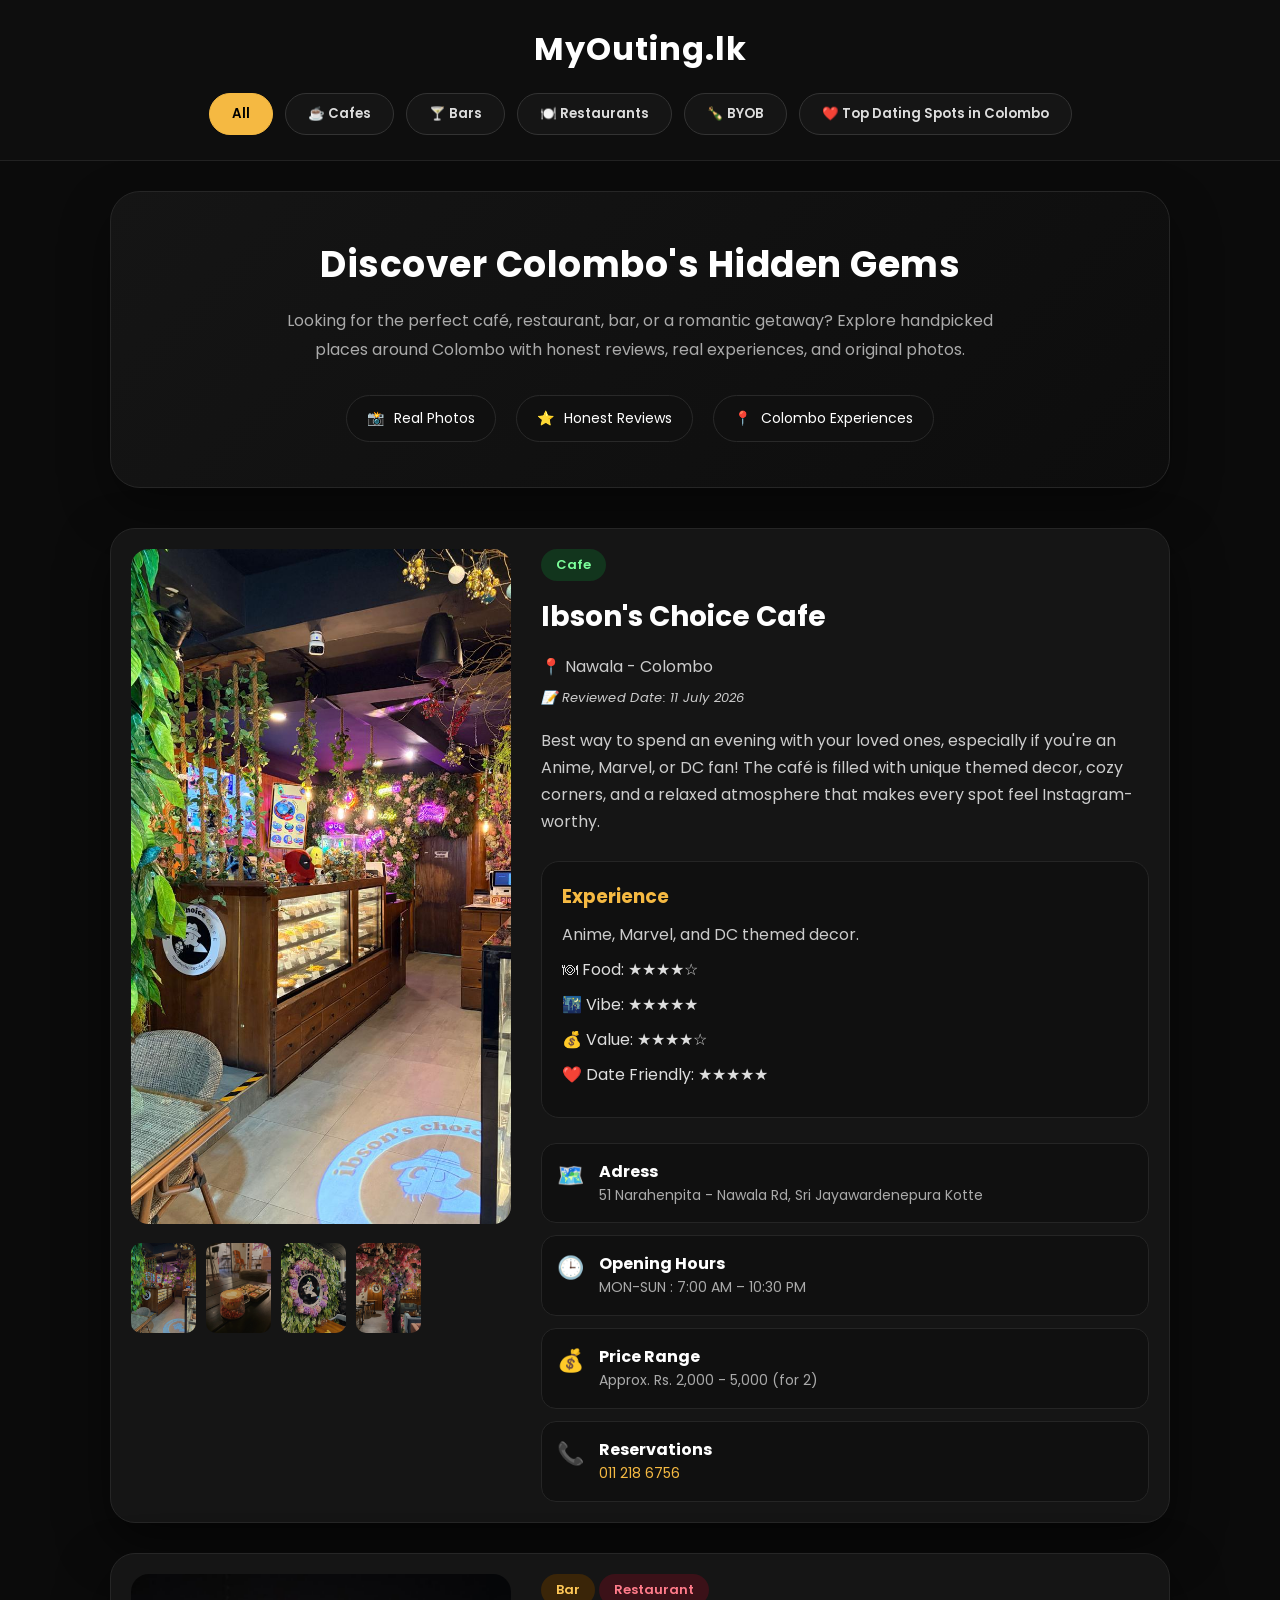
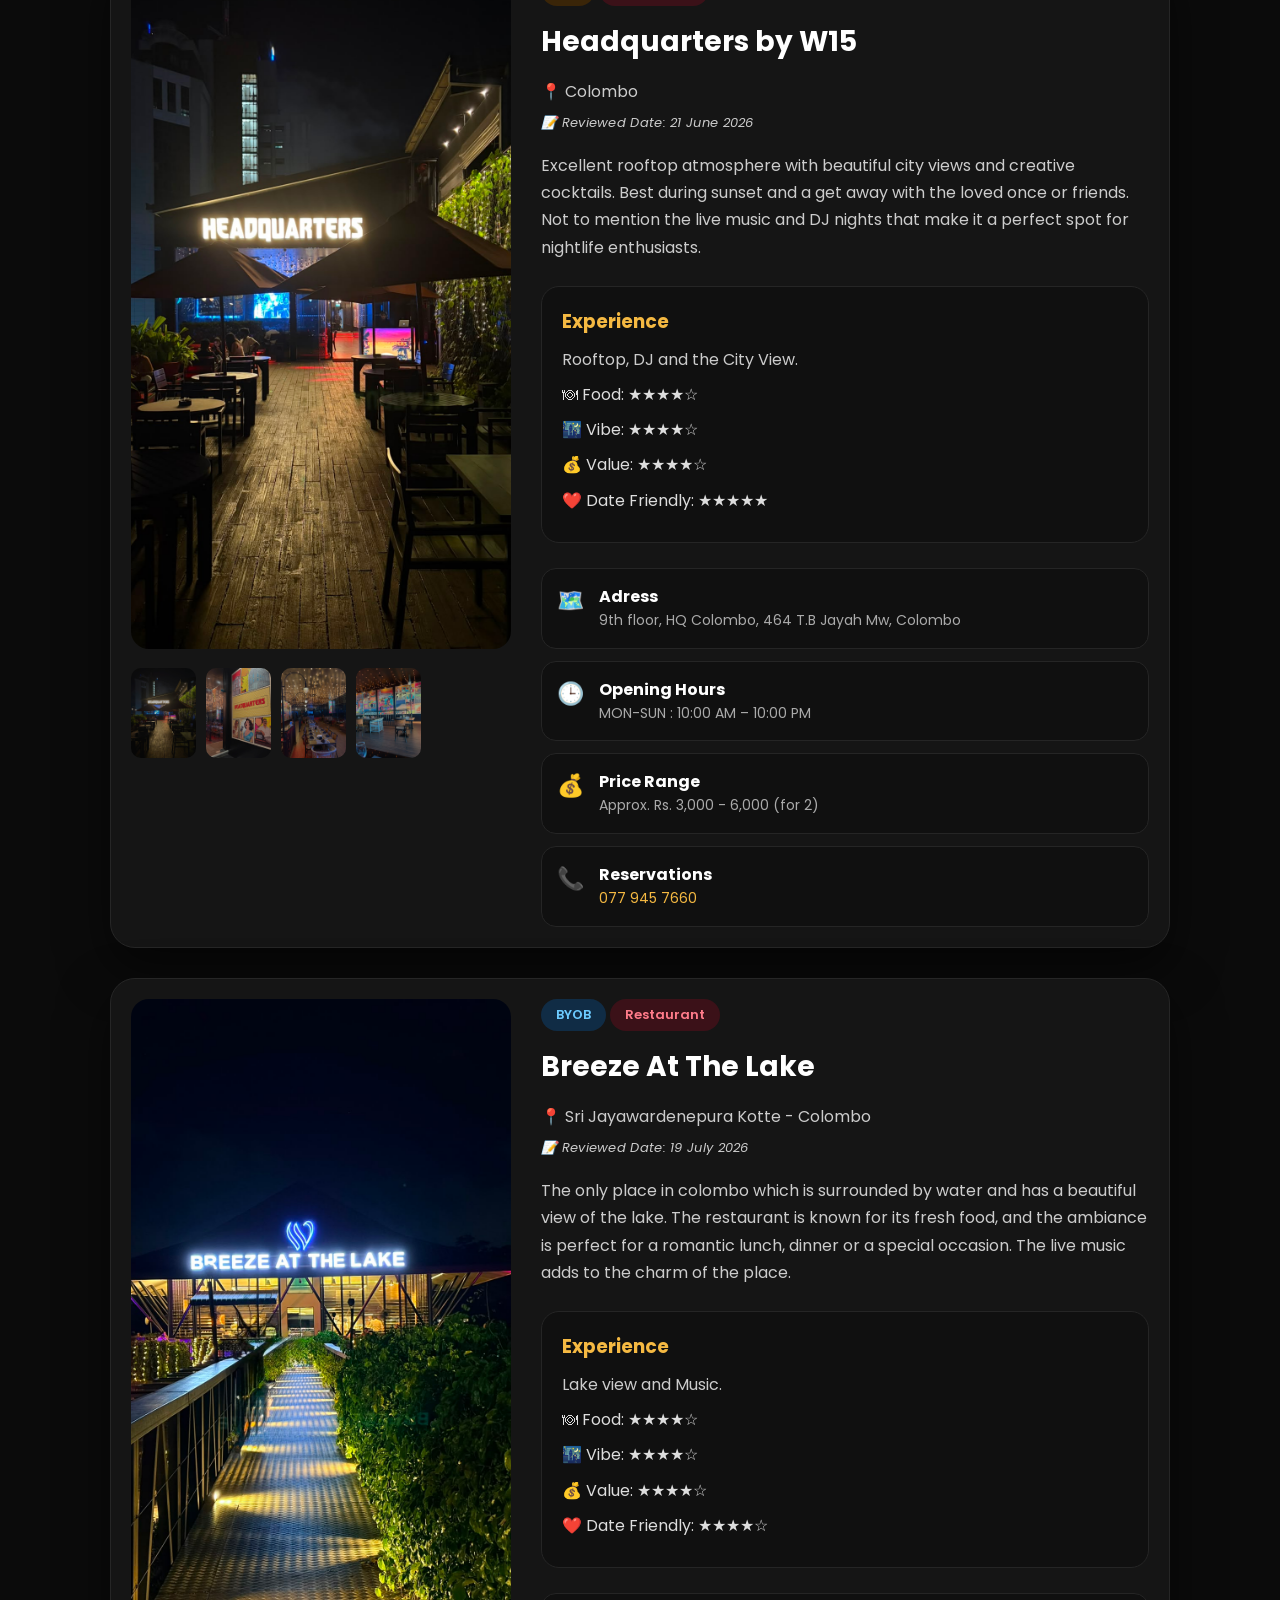
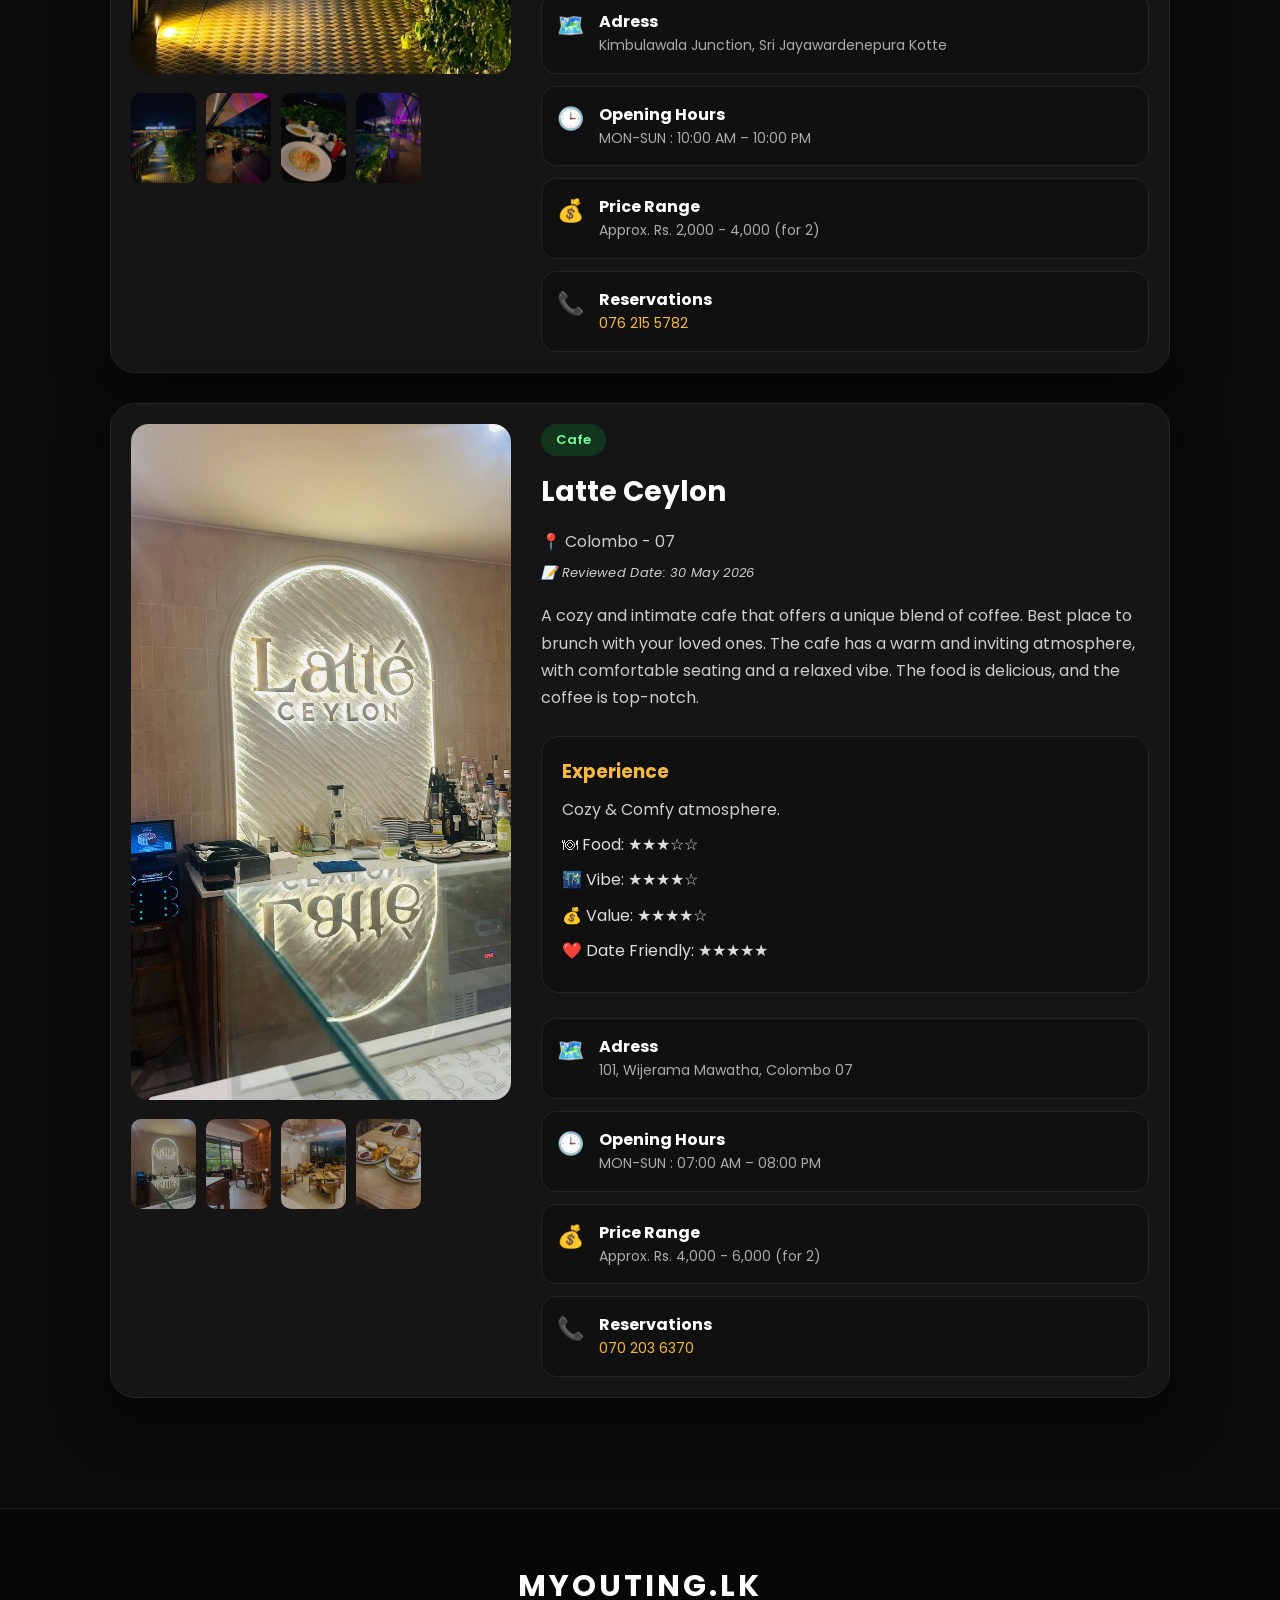
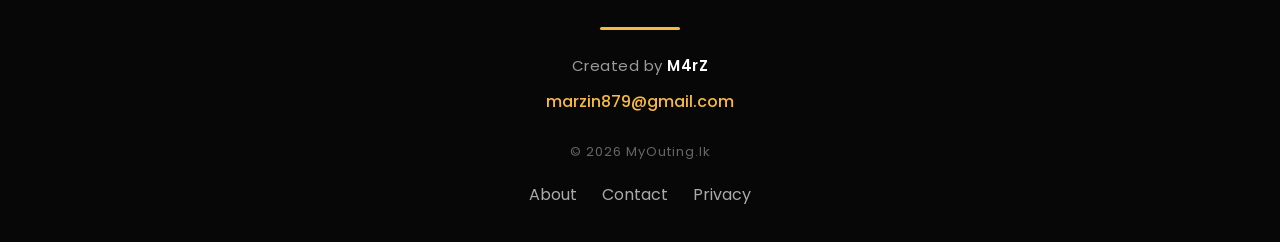
==== myouting/index.html @ 513d625e "ratings" ====
<!DOCTYPE html>
<html lang="en">

<head>
    <!-- Google tag (gtag.js) -->
    <script async src="https://www.googletagmanager.com/gtag/js?id=G-8YHRTNYD14"></script>
    <script>
        window.dataLayer = window.dataLayer || [];
        function gtag() { dataLayer.push(arguments); }
        gtag('js', new Date());

        gtag('config', 'G-8YHRTNYD14');
    </script>
    <meta charset="UTF-8">
    <meta name="viewport" content="width=device-width, initial-scale=1.0">
    <meta name="description"
        content="Discover the best cafes, restaurants, bars and hidden gems in Sri Lanka with honest reviews and real photos.">

    <meta name="keywords" content="Sri Lanka restaurants, Colombo cafes, best bars, BYOB restaurants">

    <meta name="author" content="MyOuting">
    <title>MyOuting.lk</title>

    <link rel="stylesheet" href="style.css">
    <link rel="icon" href="favicon.ico">

    <!-- Google Fonts -->
    <link rel="preconnect" href="https://fonts.googleapis.com">
    <link href="https://fonts.googleapis.com/css2?family=Poppins:wght@300;400;600;700&display=swap" rel="stylesheet">

</head>

<body>

    <header>

        <h1>MyOuting.lk</h1>


        <div class="category-buttons">
            <button class="active" data-category="all">All</button>
            <button data-category="cafe">☕ Cafes</button>
            <button data-category="bar">🍸 Bars</button>
            <button data-category="restaurant">🍽️ Restaurants</button>
            <button data-category="byob">🍾 BYOB</button>
            <button onclick="location.href='dating.html'">
                ❤️ Top Dating Spots in Colombo
            </button>

        </div>

    </header>

    <section class="hero-section">

        <div class="hero-content">

            <h2>
                Discover Colombo's Hidden Gems
            </h2>

            <p>
                Looking for the perfect café, restaurant, bar, or a romantic getaway?
                Explore handpicked places around Colombo with honest reviews,
                real experiences, and original photos.
            </p>

            <div class="hero-highlights">

                <div class="hero-item">
                    📸
                    <span>
                        Real Photos
                    </span>
                </div>

                <div class="hero-item">
                    ⭐
                    <span>
                        Honest Reviews
                    </span>
                </div>

                <div class="hero-item">
                    📍
                    <span>
                        Colombo Experiences
                    </span>
                </div>

            </div>

        </div>

    </section>

    <main class="container">

        <!-- Review Card -->
        <div class="review-card cafe">

            <div class="gallery">

                <img src="images/ibsons/1.jpeg" class="main-image">

                <div class="thumbs">
                    <img src="images/ibsons/1.jpeg">
                    <img src="images/ibsons/3.jpeg">
                    <img src="images/ibsons/2.jpeg">
                    <img src="images/ibsons/4.jpeg">
                </div>

            </div>

            <div class="content">

                <span class="tag cafe-tag">Cafe</span>


                <h2>Ibson's Choice Cafe</h2>

                <p class="location">📍 Nawala - Colombo </p>
                <p class="review-date">
                    📝 Reviewed Date: 11 July 2026
                </p>

                <p>
                    Best way to spend an evening with your loved ones, especially if you're an Anime, Marvel, or DC fan!
                    The café is filled with unique themed decor, cozy corners, and a relaxed atmosphere that makes every
                    spot feel Instagram-worthy.

                </p>

                <div class="experience-box">

                    <h3>Experience</h3>

                    <p>
                        Anime, Marvel, and DC themed decor.
                    </p>


                    <div class="ratings">

                        <p>🍽 Food: ★★★★☆</p>

                        <p>🌃 Vibe: ★★★★★</p>

                        <p>💰 Value: ★★★★☆</p>

                        <p>❤️ Date Friendly: ★★★★★</p>

                    </div>


                </div>

                <div class="quick-info">

                    <div class="info-item">
                        <span>🗺️</span>
                        <div>
                            <strong>Adress</strong>
                            <p>51 Narahenpita - Nawala Rd, Sri Jayawardenepura Kotte</p>
                        </div>
                    </div>

                    <div class="info-item">
                        <span>🕒</span>
                        <div>
                            <strong>Opening Hours</strong>
                            <p>MON-SUN : 7:00 AM – 10:30 PM</p>
                        </div>
                    </div>

                    <div class="info-item">
                        <span>💰</span>
                        <div>
                            <strong>Price Range</strong>
                            <p>Approx. Rs. 2,000 - 5,000 (for 2)</p>
                        </div>
                    </div>

                    <div class="info-item">
                        <span>📞</span>
                        <div>
                            <strong>Reservations</strong>
                            <p><a href="tel:+94112186756">011 218 6756</a></p>
                        </div>
                    </div>

                </div>

            </div>

        </div>

        <!-- Review Card -->
        <div class="review-card bar restaurant dating">

            <div class="gallery">

                <img src="images/W15/1.jpeg" class="main-image">

                <div class="thumbs">
                    <img src="images/W15/1.jpeg">
                    <img src="images/W15/2.jpeg">
                    <img src="images/W15/3.jpeg">
                    <img src="images/W15/4.jpeg">
                </div>

            </div>

            <div class="content">

                <span class="tag bar-tag">Bar</span>
                <span class="tag restaurant-tag">Restaurant</span>


                <h2>Headquarters by W15</h2>

                <p class="location">📍 Colombo</p>
                <p class="review-date">
                    📝 Reviewed Date: 21 June 2026
                </p>

                <p>
                    Excellent rooftop atmosphere with beautiful city views and
                    creative cocktails. Best during sunset and a get away with the loved once or friends.
                    Not to mention the live music and DJ nights that make it a perfect spot for nightlife enthusiasts.
                </p>

                <div class="experience-box">

                    <h3>Experience</h3>

                    <p>
                        Rooftop, DJ and the City View.
                    </p>


                    <div class="ratings">

                        <p>🍽 Food: ★★★★☆</p>

                        <p>🌃 Vibe: ★★★★☆</p>

                        <p>💰 Value: ★★★★☆</p>

                        <p>❤️ Date Friendly: ★★★★★</p>

                    </div>


                </div>

                <div class="quick-info">


                    <div class="info-item">
                        <span>🗺️</span>
                        <div>
                            <strong>Adress</strong>
                            <p>9th floor, HQ Colombo, 464 T.B Jayah Mw, Colombo</p>
                        </div>
                    </div>

                    <div class="info-item">
                        <span>🕒</span>
                        <div>
                            <strong>Opening Hours</strong>
                            <p>MON-SUN : 10:00 AM – 10:00 PM</p>
                        </div>
                    </div>

                    <div class="info-item">
                        <span>💰</span>
                        <div>
                            <strong>Price Range</strong>
                            <p>Approx. Rs. 3,000 - 6,000 (for 2)</p>
                        </div>
                    </div>

                    <div class="info-item">
                        <span>📞</span>
                        <div>
                            <strong>Reservations</strong>
                            <p><a href="tel:+94779457660">077 945 7660</a></p>
                        </div>
                    </div>

                </div>

            </div>
        </div>


        <!-- Review Card -->
        <div class="review-card restaurant dating byob">

            <div class="gallery">

                <img src="images/bakery_at_lake/1.jpeg" class="main-image">

                <div class="thumbs">
                    <img src="images/bakery_at_lake/1.jpeg">
                    <img src="images/bakery_at_lake/2.jpeg">
                    <img src="images/bakery_at_lake/3.jpeg">
                    <img src="images/bakery_at_lake/4.jpeg">
                </div>

            </div>

            <div class="content">

                <span class="tag byob-tag">BYOB</span>
                <span class="tag restaurant-tag">Restaurant</span>


                <h2>Breeze At The Lake</h2>

                <p class="location">📍 Sri Jayawardenepura Kotte - Colombo</p>
                <p class="review-date">
                    📝 Reviewed Date: 19 July 2026
                </p>

                <p>
                    The only place in colombo which is surrounded by water and has a beautiful view of the lake.
                    The restaurant is known for its fresh food, and the ambiance is perfect for a romantic lunch, dinner
                    or a special occasion. The live music adds to the charm of the place.
                </p>

                <div class="experience-box">

                    <h3>Experience</h3>

                    <p>
                        Lake view and Music.
                    </p>


                    <div class="ratings">

                        <p>🍽 Food: ★★★★☆</p>

                        <p>🌃 Vibe: ★★★★☆</p>

                        <p>💰 Value: ★★★★☆</p>

                        <p>❤️ Date Friendly: ★★★★☆</p>

                    </div>


                </div>

                <div class="quick-info">

                    <div class="info-item">
                        <span>🗺️</span>
                        <div>
                            <strong>Adress</strong>
                            <p>Kimbulawala Junction, Sri Jayawardenepura Kotte</p>
                        </div>
                    </div>

                    <div class="info-item">
                        <span>🕒</span>
                        <div>
                            <strong>Opening Hours</strong>
                            <p>MON-SUN : 10:00 AM – 10:00 PM</p>
                        </div>
                    </div>

                    <div class="info-item">
                        <span>💰</span>
                        <div>
                            <strong>Price Range</strong>
                            <p>Approx. Rs. 2,000 - 4,000 (for 2)</p>
                        </div>
                    </div>

                    <div class="info-item">
                        <span>📞</span>
                        <div>
                            <strong>Reservations</strong>
                            <p><a href="tel:+94762155782">076 215 5782</a></p>
                        </div>
                    </div>

                </div>

            </div>

        </div>


        <!-- Review Card -->
        <div class="review-card cafe dating">

            <div class="gallery">

                <img src="images/latte_ceylon/1.jpeg" class="main-image">

                <div class="thumbs">
                    <img src="images/latte_ceylon/1.jpeg">
                    <img src="images/latte_ceylon/2.jpeg">
                    <img src="images/latte_ceylon/3.jpeg">
                    <img src="images/latte_ceylon/4.jpeg">
                </div>

            </div>

            <div class="content">

                <span class="tag cafe-tag">Cafe</span>


                <h2>Latte Ceylon</h2>

                <p class="location">📍 Colombo - 07</p>
                <p class="review-date">
                    📝 Reviewed Date: 30 May 2026
                </p>

                <p>
                    A cozy and intimate cafe that offers a unique blend of coffee. Best place to brunch with your loved
                    ones. The cafe has a warm and inviting atmosphere, with comfortable seating and a relaxed vibe. The
                    food is delicious, and the coffee is top-notch.
                </p>

                <div class="experience-box">

                    <h3>Experience</h3>

                    <p>
                        Cozy & Comfy atmosphere.
                    </p>


                    <div class="ratings">

                        <p>🍽 Food: ★★★☆☆</p>

                        <p>🌃 Vibe: ★★★★☆</p>

                        <p>💰 Value: ★★★★☆</p>

                        <p>❤️ Date Friendly: ★★★★★</p>

                    </div>


                </div>
                <div class="quick-info">

                    <div class="info-item">
                        <span>🗺️</span>
                        <div>
                            <strong>Adress</strong>
                            <p>101, Wijerama Mawatha, Colombo 07</p>
                        </div>
                    </div>

                    <div class="info-item">
                        <span>🕒</span>
                        <div>
                            <strong>Opening Hours</strong>
                            <p>MON-SUN : 07:00 AM – 08:00 PM</p>
                        </div>
                    </div>

                    <div class="info-item">
                        <span>💰</span>
                        <div>
                            <strong>Price Range</strong>
                            <p>Approx. Rs. 4,000 - 6,000 (for 2)</p>
                        </div>
                    </div>

                    <div class="info-item">
                        <span>📞</span>
                        <div>
                            <strong>Reservations</strong>
                            <p><a href="tel:+94702036370">070 203 6370</a></p>
                        </div>
                    </div>

                </div>

            </div>

        </div>

    </main>


    <footer class="site-footer">
        <div class="footer-inner">

            <h3>MYOUTING.LK</h3>

            <div class="footer-line"></div>

            <p class="footer-text">
                Created by <span>M4rZ</span>
            </p>

            <a class="footer-email" href="mailto:marzin879@gmail.com">
                marzin879@gmail.com
            </a>

            <p class="footer-copy">
                © 2026 MyOuting.lk
            </p>
            <div class="footer-links">

                <a href="about.html">About</a>

                <a href="contact.html">Contact</a>

                <a href="privacy.html">Privacy</a>

            </div>

        </div>

    </footer>


    <script src="script.js"></script>

</body>

</html>
---- myouting/style.css ----
*{
    margin:0;
    padding:0;
    box-sizing:border-box;
    font-family:'Poppins',sans-serif;
}


body{
    background:#0b0b0b;
    color:#fff;
    overflow-x:hidden;
}


/* Header */

header{

    position:sticky;
    top:0;

    background:rgba(15,15,15,0.95);
    backdrop-filter:blur(10px);

    padding:25px 15px;

    z-index:100;

    border-bottom:1px solid #222;

}


header h1{

    text-align:center;

    font-size:32px;

    letter-spacing:1px;

    color:#fff;

}


/* Category Buttons */

.category-buttons{

    display:flex;

    justify-content:center;

    gap:12px;

    margin-top:20px;

    flex-wrap:wrap;

}


.category-buttons button{

    padding:10px 22px;

    border-radius:30px;

    border:1px solid #333;

    background:#151515;

    color:#ddd;

    cursor:pointer;

    font-weight:600;

    transition:.3s;

}


.category-buttons button:hover{

    background:#fff;

    color:#000;

}


.category-buttons button.active{

    background:#f5b942;

    color:#000;

    border-color:#f5b942;

}



/* Main container */


.container{

    max-width:1100px;

    margin:auto;

    padding:30px 20px;

    display:grid;

    gap:30px;

}



/* Review Card */


.review-card{

    display:grid;

    grid-template-columns:380px 1fr;

    gap:30px;


    background:#151515;

    border-radius:25px;

    padding:20px;


    border:1px solid #262626;


    box-shadow:

    0 20px 50px rgba(0,0,0,.5);


    transition:.3s;

}


.review-card:hover{

    transform:translateY(-5px);

    border-color:#444;

}



/* Gallery */


.main-image{

    width:100%;

    aspect-ratio:9/16;

    object-fit:cover;

    border-radius:18px;

}



.thumbs{

    display:flex;

    gap:10px;

    margin-top:12px;

    overflow-x:auto;

}



.thumbs img{

    width:65px;

    height:90px;

    object-fit:cover;

    border-radius:10px;

    cursor:pointer;

    opacity:.7;

    transition:.3s;

}


.thumbs img:hover{

    opacity:1;

    transform:scale(1.05);

}



/* Content */


.content h2{

    font-size:28px;

    margin:15px 0;

}


.location{

    color:#aaa;

    margin-bottom:15px;

}


.content p{

    color:#ccc;

    line-height:1.7;

}



/* Tags */


.tag{

    display:inline-block;

    padding:6px 15px;

    border-radius:30px;

    font-size:13px;

    font-weight:600;

}



/* Cafe - Fresh Green */
.cafe-tag{

    background:#12351d;

    color:#7CFF9B;

}


/* Bar - Warm Amber */
.bar-tag{

    background:#3a2508;

    color:#FFC857;

}


/* Restaurant - Elegant Red */
.restaurant-tag{

    background:#3b1118;

    color:#FF7B8A;

}


/* BYOB - Premium Blue */
.byob-tag{

    background:#102c45;

    color:#6CCBFF;

}


/* Dating - Romantic Pink */
.dating-tag{

    background:#4a1228;

    color:#FF7EB6;

}



/* Quick info */


.quick-info{

    margin-top:25px;

    display:flex;

    flex-direction:column;

    gap:12px;

}



.info-item{


    display:flex;

    gap:15px;

    padding:15px;


    background:#101010;


    border-radius:15px;


    border:1px solid #252525;

}



.info-item span{

    font-size:22px;

}


.info-item strong{

    color:#fff;

}



.info-item p{

    color:#aaa;

    font-size:14px;

}



.info-item a{

    color:#f5b942;

    text-decoration:none;

}



/* Rating */


.rating{

    margin-top:25px;

    font-size:24px;

    color:#f5b942;

    letter-spacing:3px;

}




/* Mobile */


@media(max-width:768px){


.review-card{

    grid-template-columns:1fr;

}



.main-image{

    aspect-ratio:3/4;

}



.content h2{

    font-size:24px;

}



header h1{

    font-size:25px;

}
}

/*Footer*/
/* Footer */

footer{

    margin-top:50px;

    background:#080808;

    border-top:1px solid #222;

    padding:40px 20px 20px;

    color:#aaa;

    text-align:center;

}


.footer-content{

    max-width:700px;

    margin:auto;

}


.footer-content h3{

    color:#fff;

    font-size:26px;

    margin-bottom:15px;

}


.footer-content p{

    line-height:1.7;

    color:#999;

}


.footer-details{

    margin-top:20px;

}


.footer-details strong{

    color:#f5b942;

}


.footer-details a{

    color:#f5b942;

    text-decoration:none;

}


.footer-details a:hover{

    text-decoration:underline;

}



.copyright{

    margin-top:30px;

    padding-top:20px;

    border-top:1px solid #222;

    font-size:13px;

    color:#666;

}


/* Mobile */

/* Footer */

/* ===========================
   Premium Footer
=========================== */


/* =========================
   PERFECTLY CENTERED FOOTER
========================= */

.site-footer{
    width:100%;
    margin-top:80px;
    padding:55px 20px 35px;

    background:#070707;
    border-top:1px solid #1f1f1f;

    display:flex;
    justify-content:center;
    align-items:center;
}

.footer-inner{
    width:100%;
    max-width:700px;

    display:flex;
    flex-direction:column;
    align-items:center;     /* <-- this is the important part */
    justify-content:center;

    text-align:center;
}

.footer-inner h3{
    margin:0;
    color:#fff;
    font-size:30px;
    font-weight:700;
    letter-spacing:3px;
}

.footer-line{
    width:80px;
    height:3px;
    background:#f5b942;
    border-radius:999px;
    margin:18px 0 24px;
}

.footer-text{
    margin:0;
    color:#9b9b9b;
    font-size:15px;
    letter-spacing:.5px;
}

.footer-text span{
    color:#fff;
    font-weight:600;
}

.footer-email{
    margin-top:12px;

    color:#f5b942;
    text-decoration:none;
    font-size:16px;
    font-weight:500;

    transition:.25s ease;
}

.footer-email:hover{
    color:#ffffff;
    transform:translateY(-1px);
}

.footer-copy{
    margin-top:28px;

    color:#666;
    font-size:13px;
    letter-spacing:1px;
}

/* Mobile */
@media (max-width:768px){

    .site-footer{
        padding:45px 16px 28px;
    }

    .footer-inner h3{
        font-size:24px;
        letter-spacing:2px;
    }

    .footer-email{
        font-size:15px;
        word-break:break-word;
    }
}

/* Footer */
.collection-card{

background:#151515;

padding:30px;

border-radius:20px;

transition:.3s;

}

.collection-card:hover{

transform:translateY(-6px);

}

.collection-card a{

display:inline-block;

margin-top:20px;

padding:12px 25px;

background:#f5b942;

color:black;

border-radius:30px;

text-decoration:none;

font-weight:600;

}

.page-description{

    max-width:700px;

    margin:15px auto 20px;

    text-align:center;

    color:#aaa;

    line-height:1.7;

}

/* ==========================
   Hero Section
========================== */

.hero-section{

    max-width:1100px;

    margin:30px auto 10px;

    padding:0 20px;

}


.hero-content{

    background:
    linear-gradient(
        135deg,
        #151515,
        #0d0d0d
    );


    border-radius:30px;

    padding:45px 35px;

    text-align:center;

    border:1px solid #262626;

    box-shadow:
    0 20px 50px rgba(0,0,0,.4);

}


.hero-content h2{

    font-size:36px;

    color:#fff;

    margin-bottom:15px;

    letter-spacing:.5px;

}


.hero-content p{

    max-width:750px;

    margin:auto;

    color:#aaa;

    line-height:1.8;

    font-size:16px;

}


/* Highlights */


.hero-highlights{

    display:flex;

    justify-content:center;

    gap:20px;

    margin-top:30px;

    flex-wrap:wrap;

}


.hero-item{

    display:flex;

    align-items:center;

    gap:10px;

    padding:12px 20px;

    background:#101010;

    border-radius:30px;

    border:1px solid #292929;

    color:#fff;

    font-size:14px;

}


.hero-item:first-letter{

    font-size:20px;

}


/* Mobile */


@media(max-width:768px){


.hero-section{

    padding:0 15px;

}


.hero-content{

    padding:35px 20px;

}


.hero-content h2{

    font-size:26px;

}


.hero-content p{

    font-size:14px;

}


.hero-highlights{

    gap:12px;

}


.hero-item{

    width:100%;

    justify-content:center;

}


}

/*footer*/

.footer-links{

display:flex;

justify-content:center;

gap:25px;

margin-top:20px;

}


.footer-links a{

color:#aaa;

text-decoration:none;

}


.footer-links a:hover{

color:#f5b942;

}

.experience-box{

margin-top:25px;

padding:20px;

background:#101010;

border-radius:18px;

border:1px solid #252525;

}


.experience-box h3{

color:#f5b942;

margin-bottom:10px;

}


.ratings p{

margin:8px 0;

color:#ddd;

}

.review-date{

    color:#777;

    font-size:13px;

    margin-top:-8px;

    margin-bottom:18px;

    font-style:italic;

    letter-spacing:.3px;

}
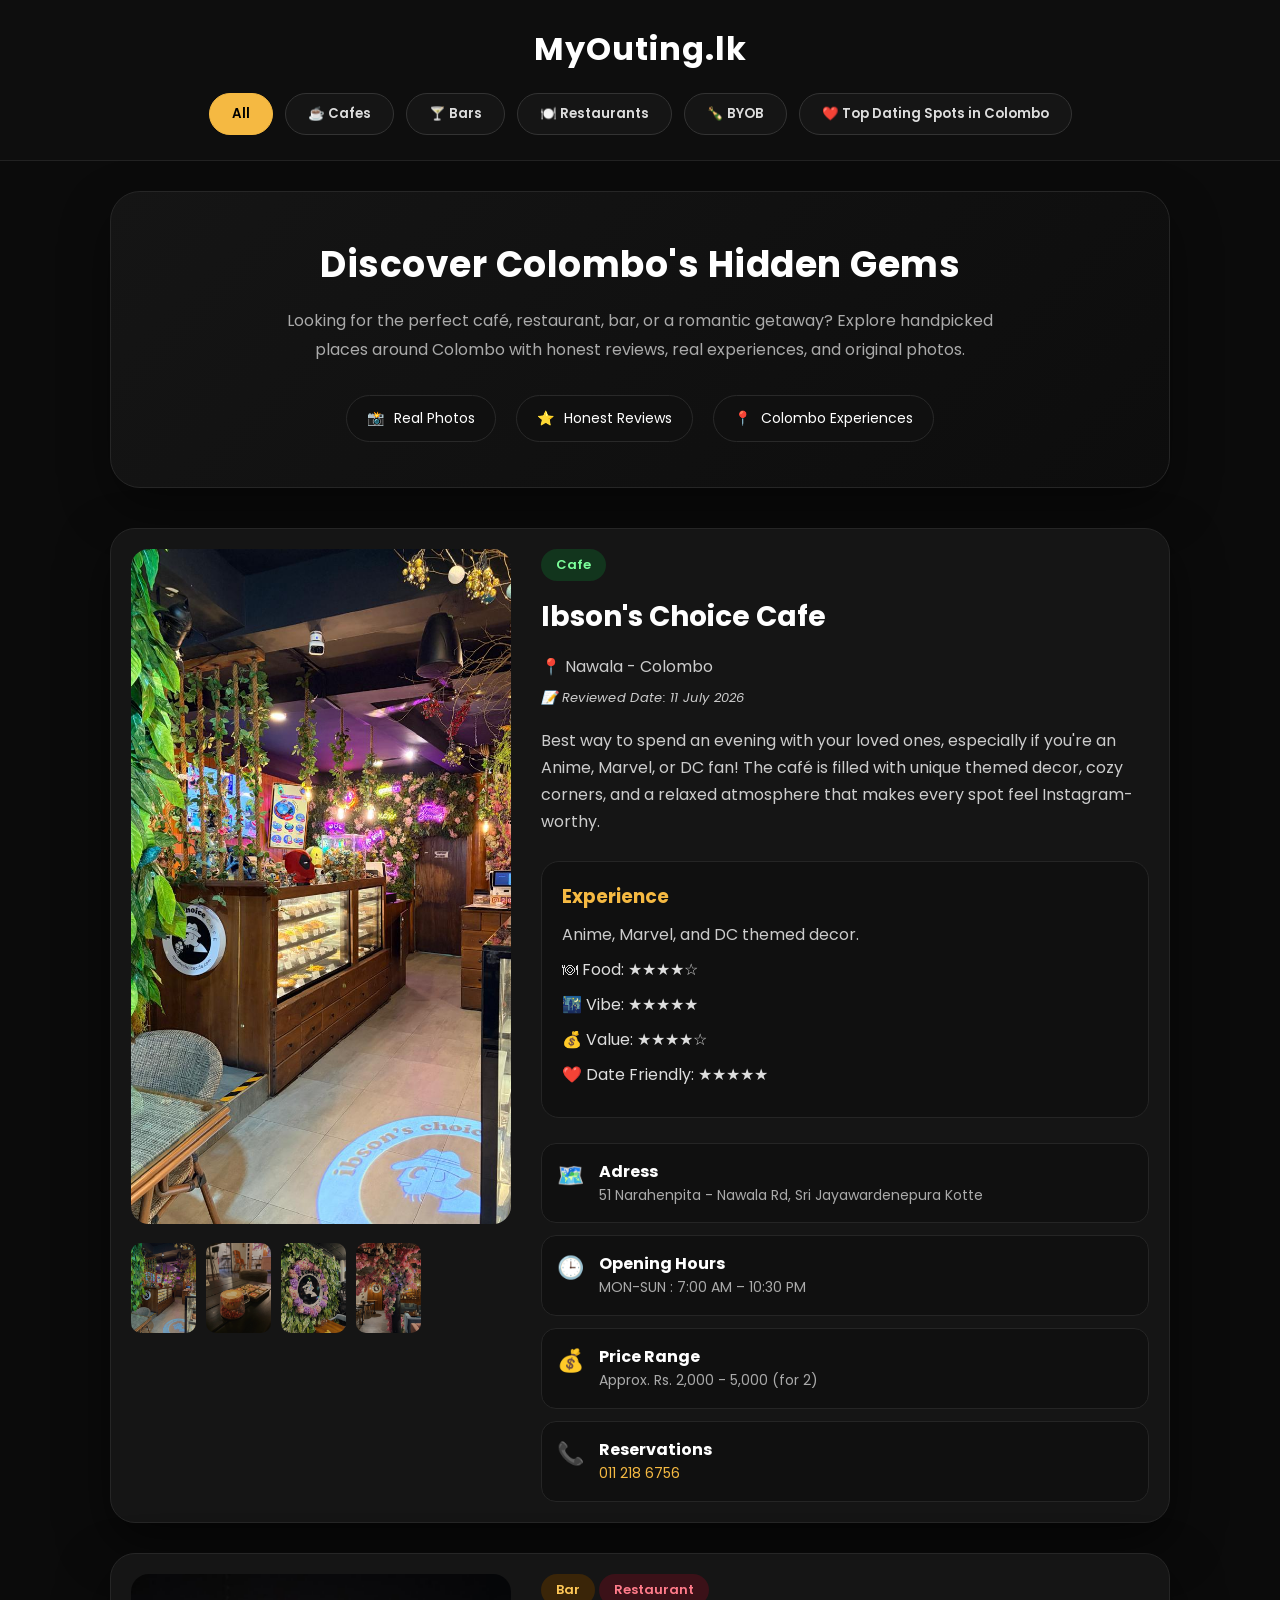
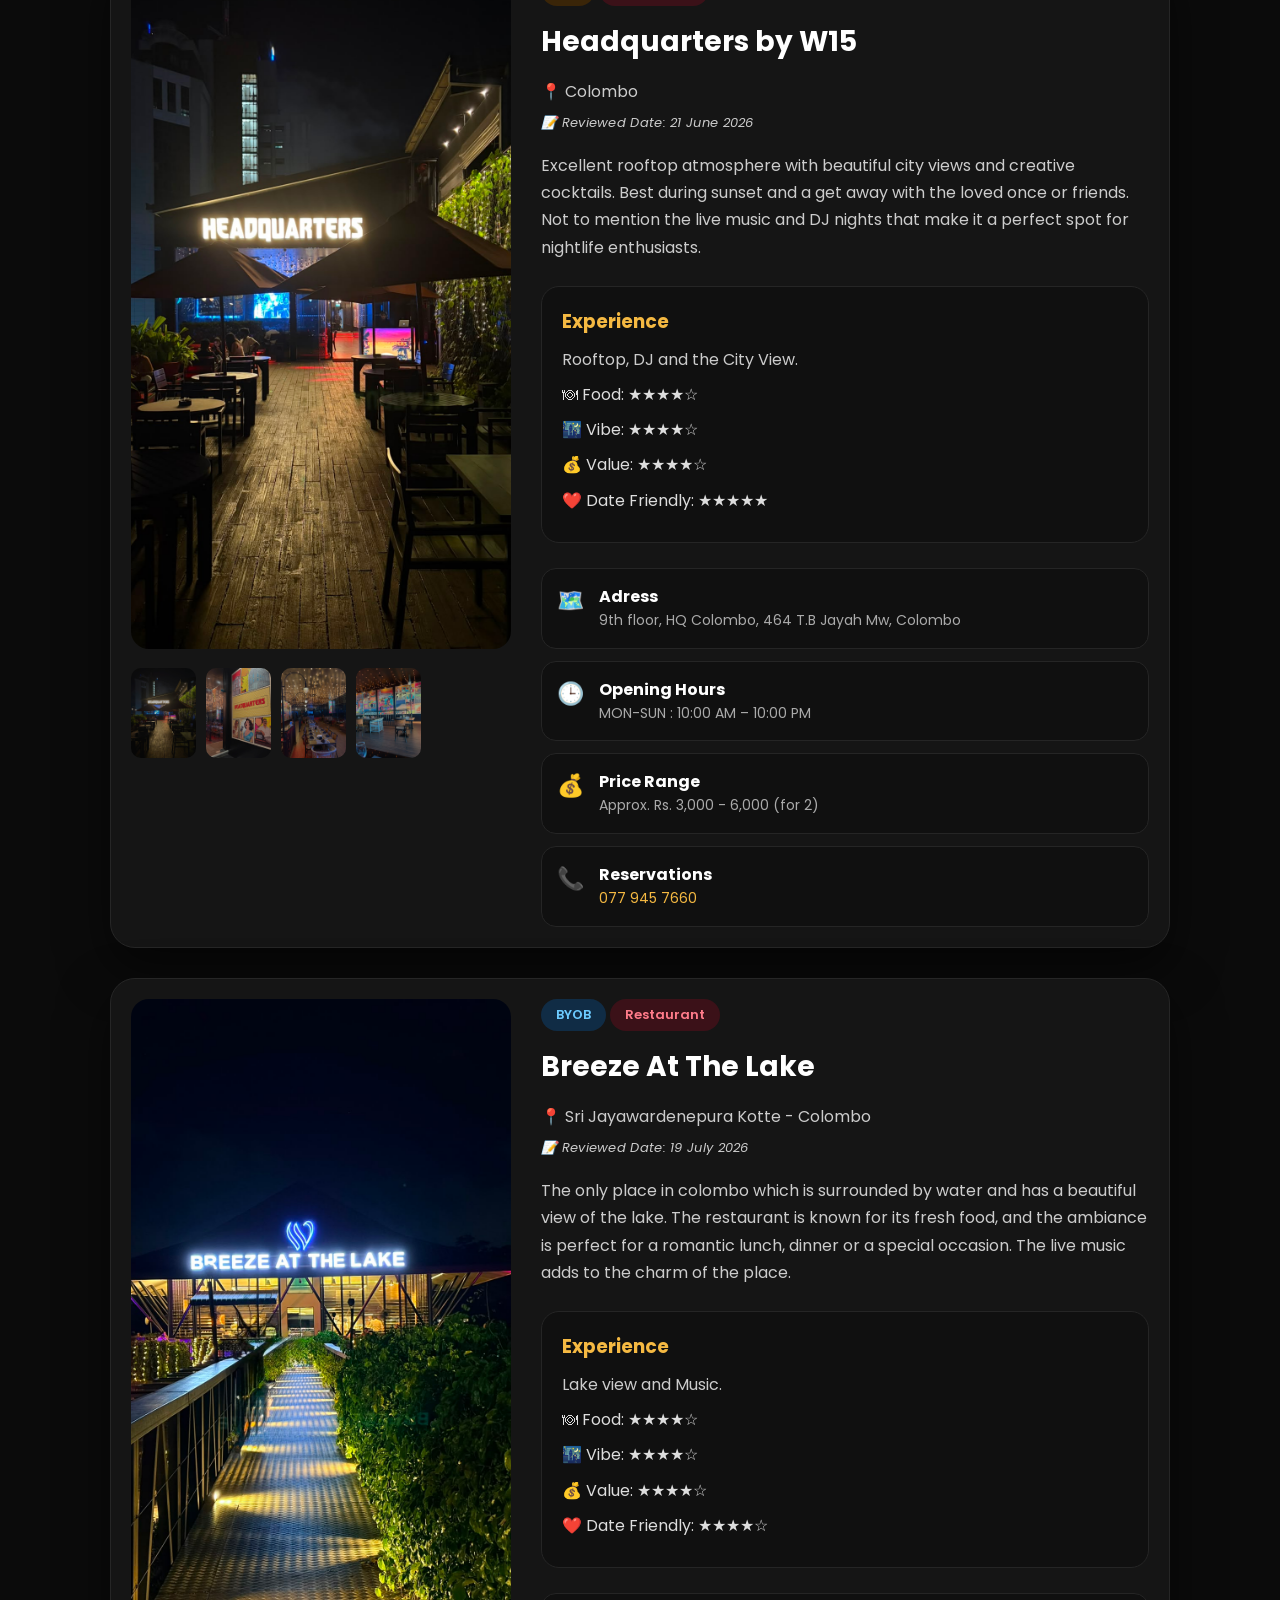
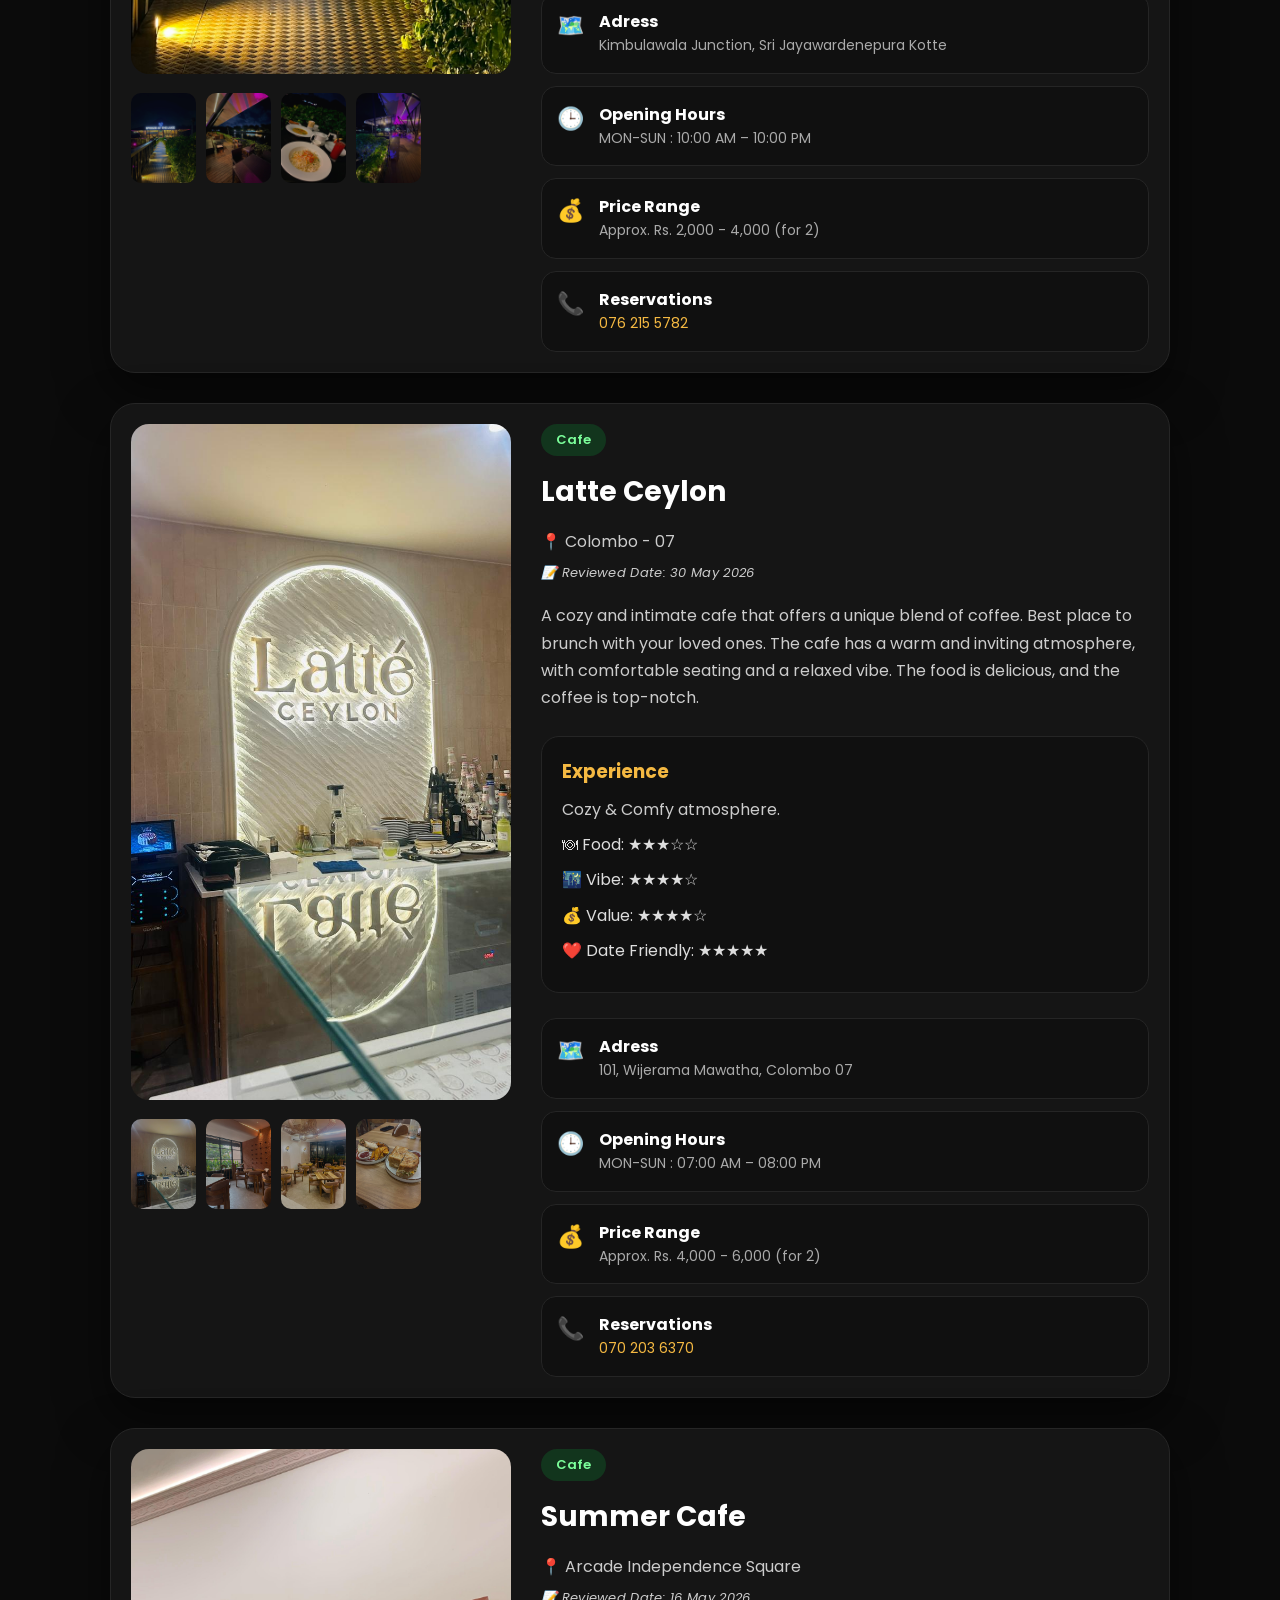
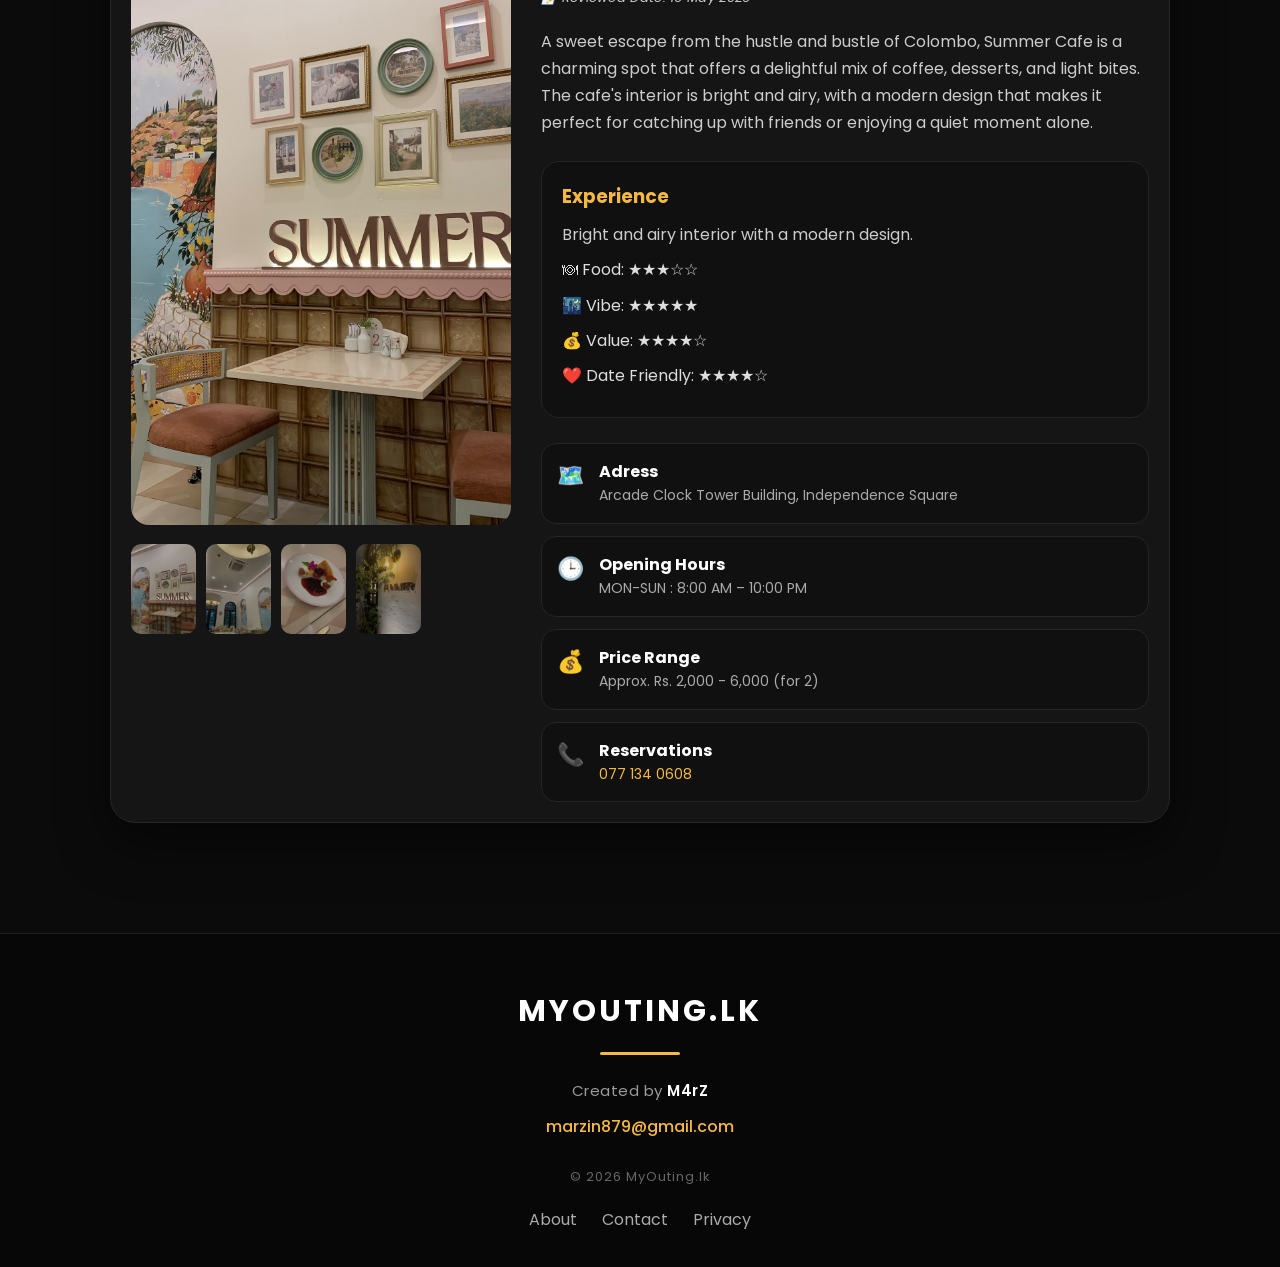
==== commit 6ea34cdc: "summer cafe" ====
--- a/myouting/index.html
+++ b/myouting/index.html
@@ -16,9 +16,12 @@
     <meta name="description"
         content="Discover the best cafes, restaurants, bars and hidden gems in Sri Lanka with honest reviews and real photos.">
 
-    <meta name="keywords" content="Sri Lanka restaurants, Colombo cafes, best bars, BYOB restaurants">
-
-    <meta name="author" content="MyOuting">
+    <meta name="description"
+        content="Discover honest reviews of Sri Lanka's best cafes, restaurants, bars, rooftops and hidden gems.">
+
+    <meta name="keywords" content="Sri Lanka cafes, Colombo restaurants, BYOB, bars">
+
+    <meta name="M4rZ" content="MyOuting">
     <title>MyOuting.lk</title>
 
     <link rel="stylesheet" href="style.css">
@@ -492,6 +495,103 @@
 
         </div>
 
+        <!-- Review Card -->
+        <div class="review-card cafe">
+
+            <div class="gallery">
+
+                <img src="images/summer/1.jpeg" class="main-image">
+
+                <div class="thumbs">
+                    <img src="images/summer/1.jpeg">
+                    <img src="images/summer/2.jpeg">
+                    <img src="images/summer/3.jpeg">
+                    <img src="images/summer/4.jpeg">
+                </div>
+
+            </div>
+
+            <div class="content">
+
+                <span class="tag cafe-tag">Cafe</span>
+
+
+                <h2>Summer Cafe</h2>
+
+                <p class="location">📍 Arcade Independence Square </p>
+                <p class="review-date">
+                    📝 Reviewed Date: 16 May 2026
+                </p>
+
+                <p>
+                    A sweet escape from the hustle and bustle of Colombo, Summer Cafe is a charming spot that offers a delightful mix of coffee, desserts, and light bites. The cafe's interior is bright and airy, with a modern design that makes it perfect for catching up with friends or enjoying a quiet moment alone.
+
+                </p>
+
+                <div class="experience-box">
+
+                    <h3>Experience</h3>
+
+                    <p>
+                        Bright and airy interior with a modern design.
+                    </p>
+
+
+                    <div class="ratings">
+
+                        <p>🍽 Food: ★★★☆☆</p>
+
+                        <p>🌃 Vibe: ★★★★★</p>
+
+                        <p>💰 Value: ★★★★☆</p>
+
+                        <p>❤️ Date Friendly: ★★★★☆</p>
+
+                    </div>
+
+
+                </div>
+
+                <div class="quick-info">
+
+                    <div class="info-item">
+                        <span>🗺️</span>
+                        <div>
+                            <strong>Adress</strong>
+                            <p>Arcade Clock Tower Building, Independence Square</p>
+                        </div>
+                    </div>
+
+                    <div class="info-item">
+                        <span>🕒</span>
+                        <div>
+                            <strong>Opening Hours</strong>
+                            <p>MON-SUN : 8:00 AM – 10:00 PM</p>
+                        </div>
+                    </div>
+
+                    <div class="info-item">
+                        <span>💰</span>
+                        <div>
+                            <strong>Price Range</strong>
+                            <p>Approx. Rs. 2,000 - 6,000 (for 2)</p>
+                        </div>
+                    </div>
+
+                    <div class="info-item">
+                        <span>📞</span>
+                        <div>
+                            <strong>Reservations</strong>
+                            <p><a href="tel:+94771340608">077 134 0608</a></p>
+                        </div>
+                    </div>
+
+                </div>
+
+            </div>
+
+        </div>
+
     </main>
 
 
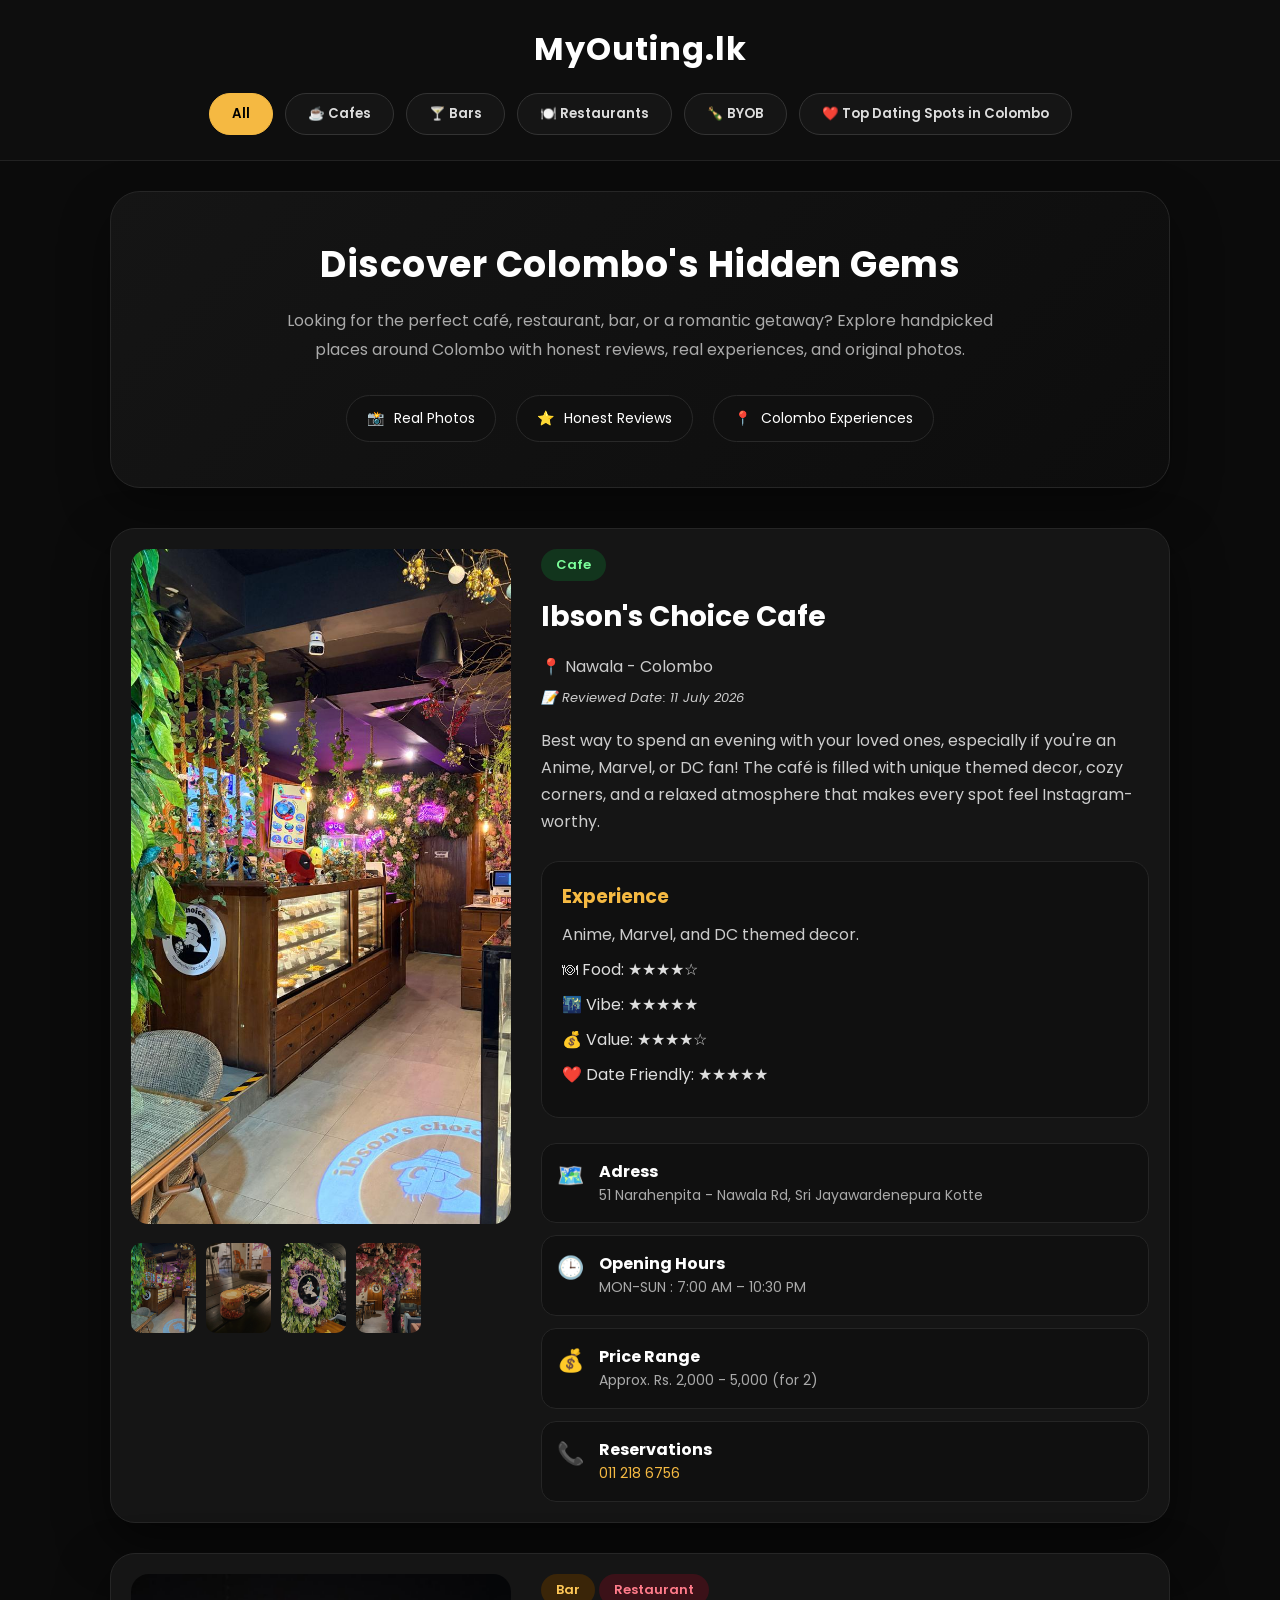
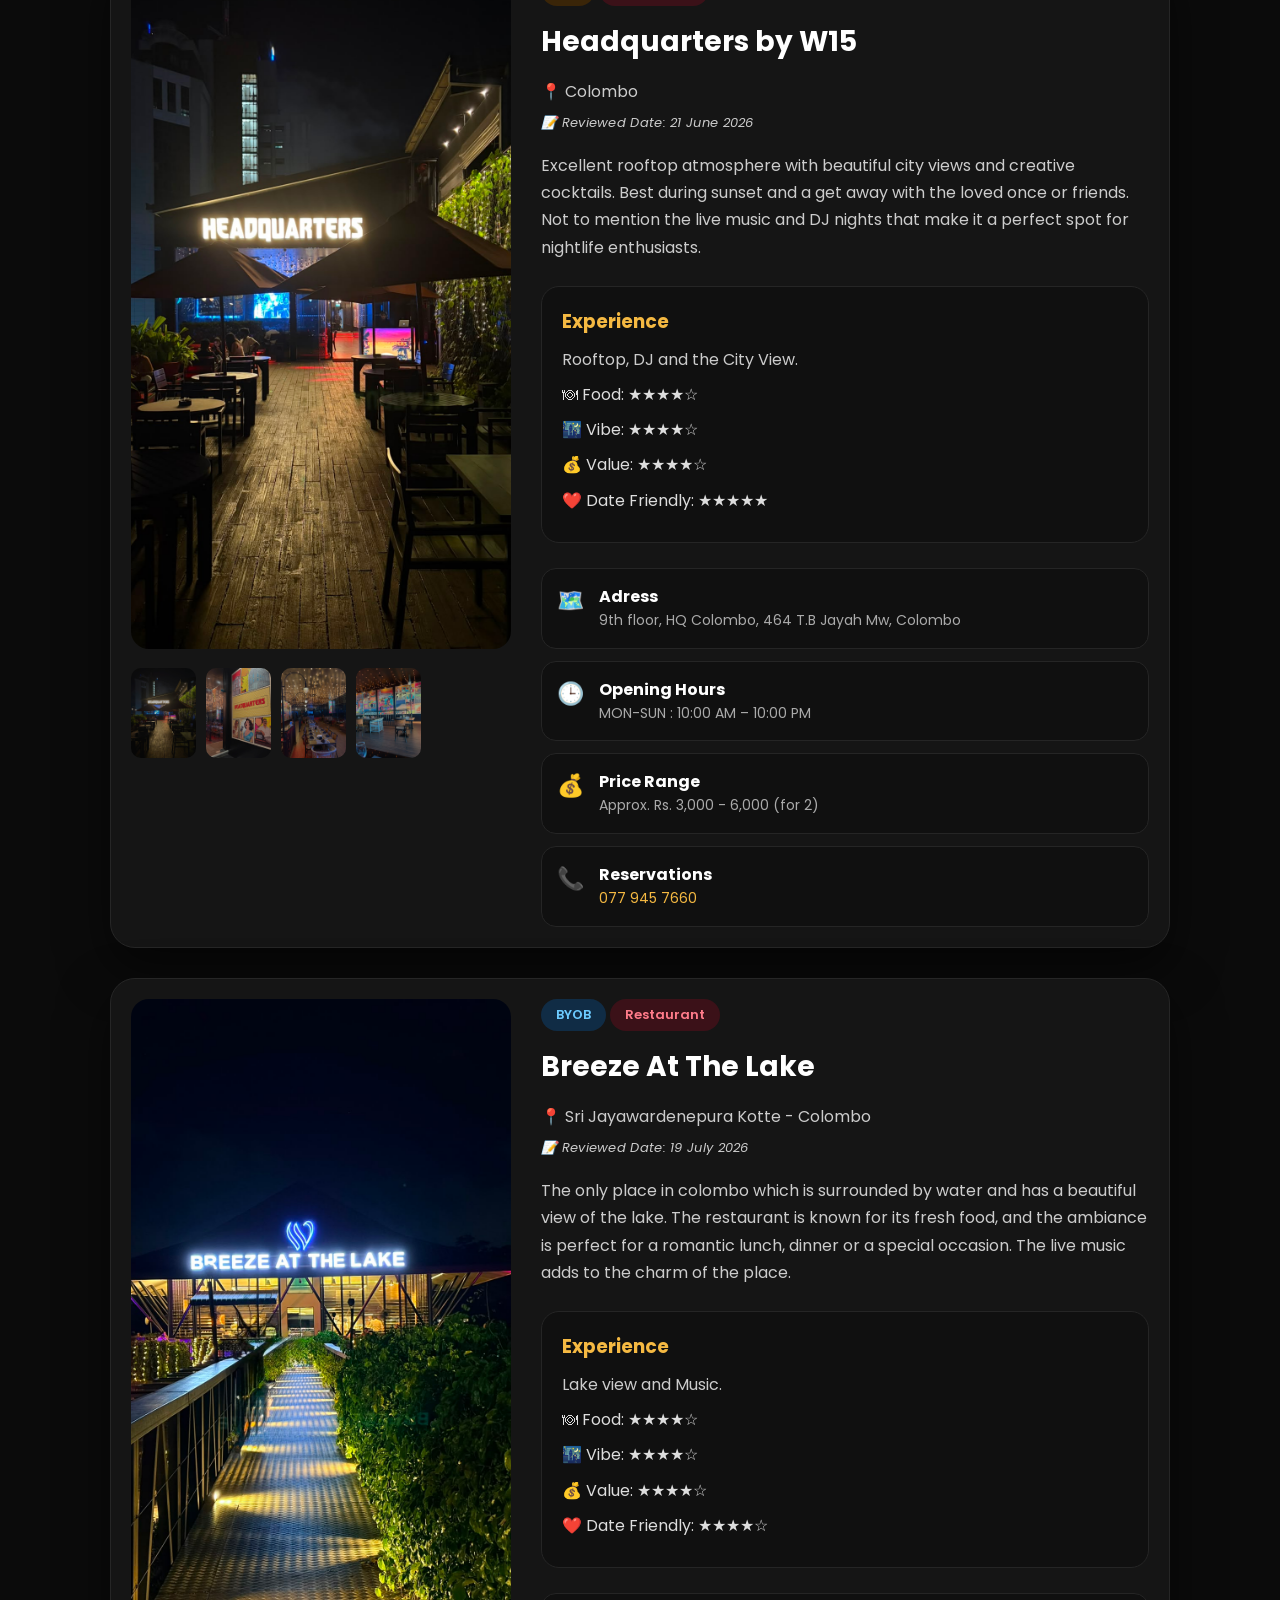
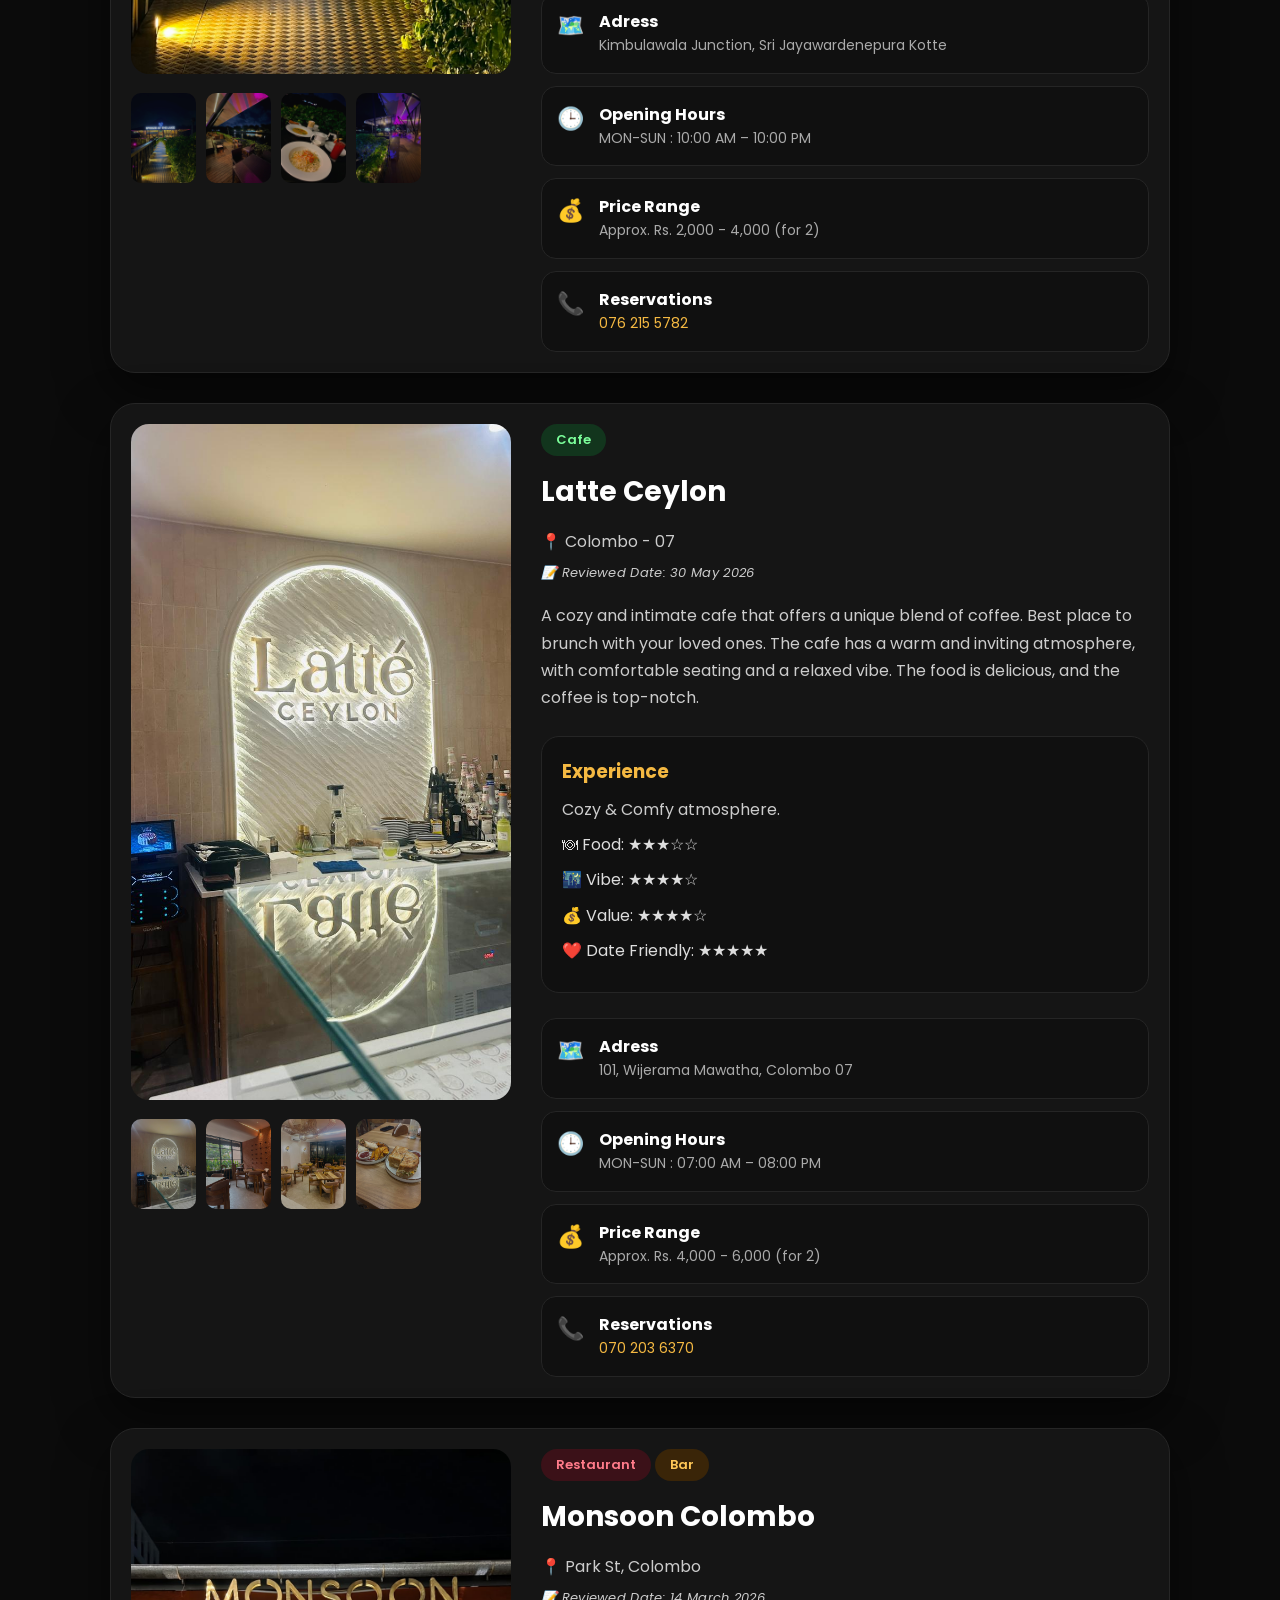
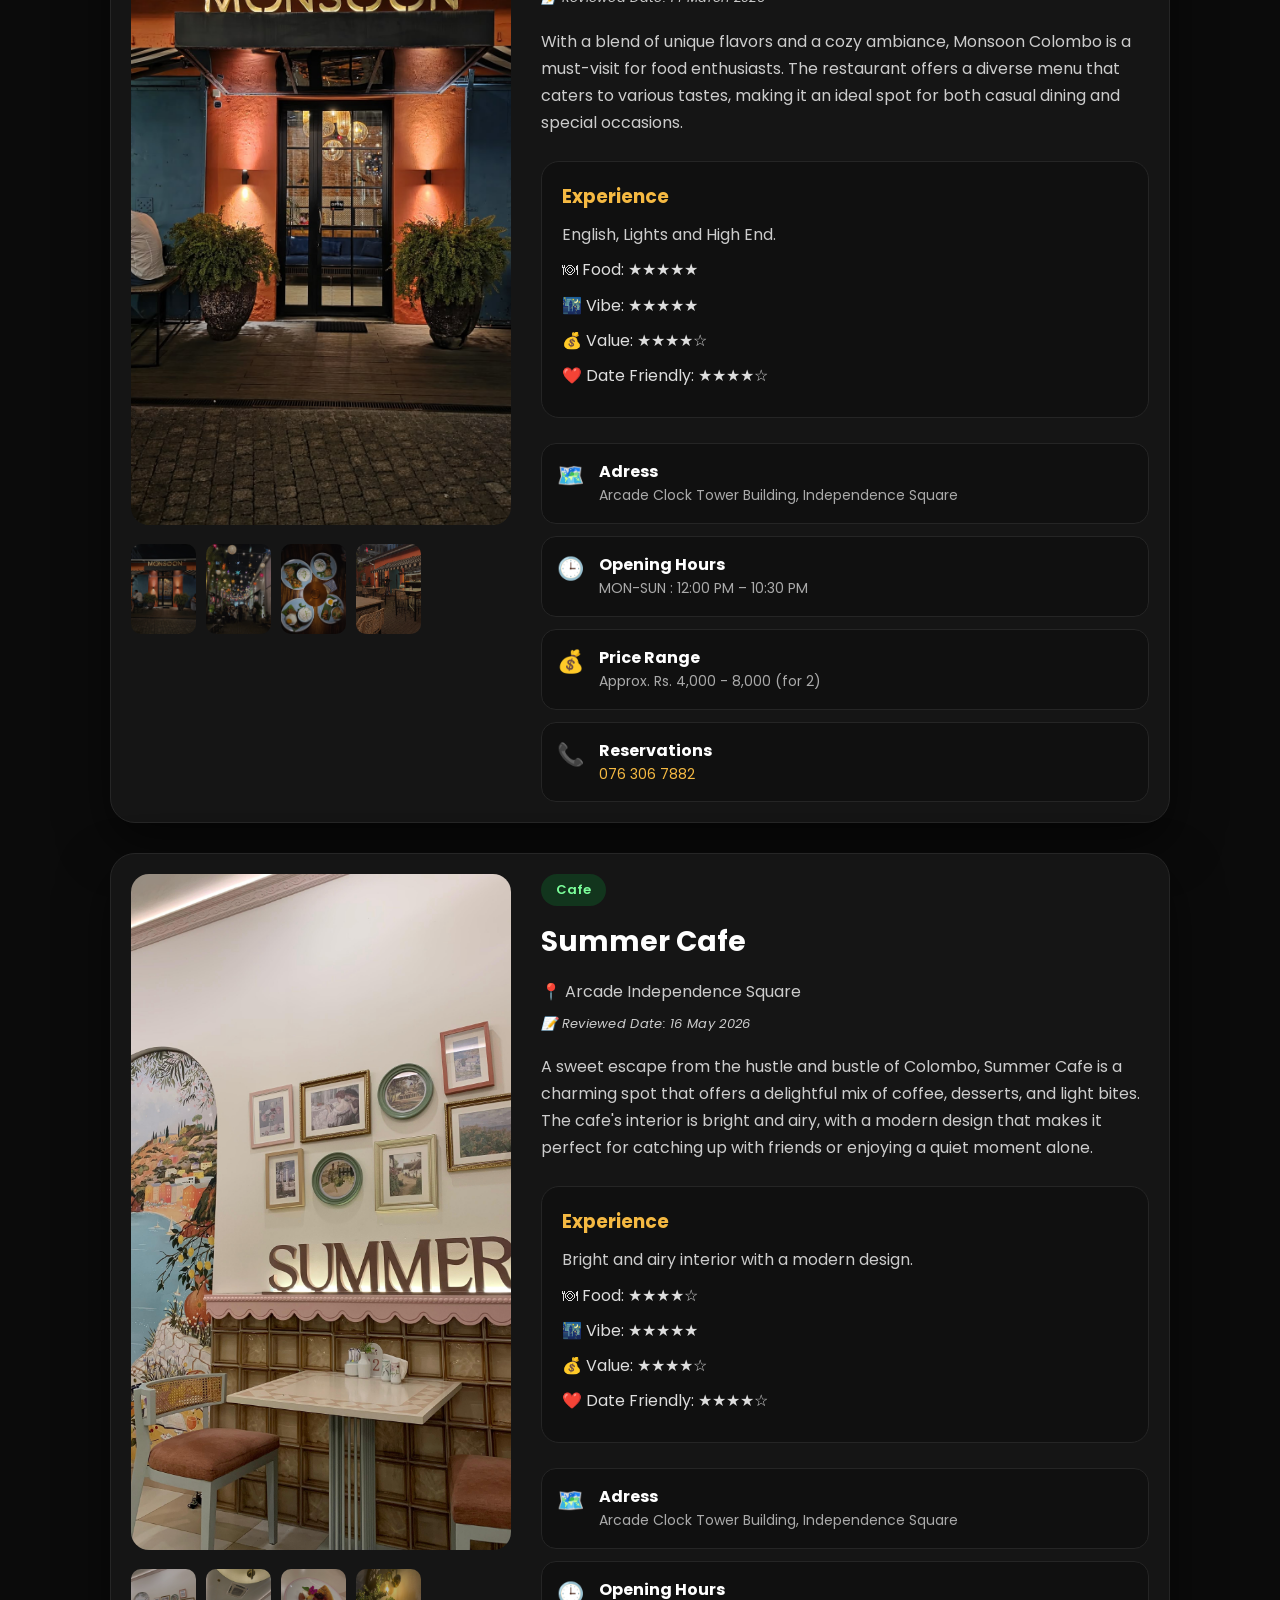
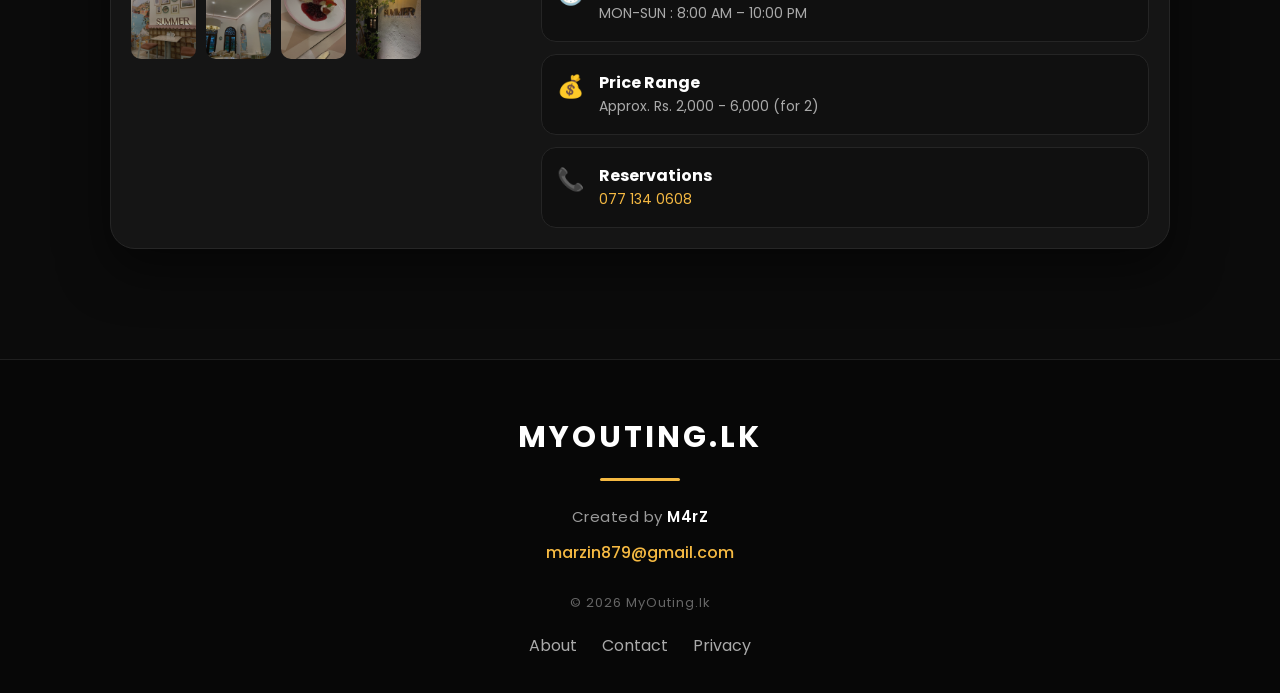
==== commit 31f46747: "Monsoon resaurant" ====
--- a/myouting/index.html
+++ b/myouting/index.html
@@ -496,6 +496,105 @@
         </div>
 
         <!-- Review Card -->
+        <div class="review-card restaurant bar">
+
+            <div class="gallery">
+
+                <img src="images/monsoon/1.jpeg" class="main-image">
+
+                <div class="thumbs">
+                    <img src="images/monsoon/1.jpeg">
+                    <img src="images/monsoon/2.jpeg">
+                    <img src="images/monsoon/3.jpeg">
+                    <img src="images/monsoon/4.jpeg">
+                </div>
+
+            </div>
+
+            <div class="content">
+
+                <span class="tag restaurant-tag">Restaurant</span>
+                <span class="tag bar-tag">Bar</span>
+
+
+                <h2>Monsoon Colombo</h2>
+
+                <p class="location">📍 Park St, Colombo </p>
+                <p class="review-date">
+                    📝 Reviewed Date: 14 March 2026
+                </p>
+
+                <p>
+                    With a blend of unique flavors and a cozy ambiance, Monsoon Colombo is a must-visit for food enthusiasts. The restaurant offers a diverse menu that caters to various tastes, making it an ideal spot for both casual dining and special occasions.
+
+                </p>
+
+                <div class="experience-box">
+
+                    <h3>Experience</h3>
+
+                    <p>
+                        English, Lights and High End.
+                    </p>
+
+
+                    <div class="ratings">
+
+                        <p>🍽 Food: ★★★★★</p>
+
+                        <p>🌃 Vibe: ★★★★★</p>
+
+                        <p>💰 Value: ★★★★☆</p>
+
+                        <p>❤️ Date Friendly: ★★★★☆</p>
+
+                    </div>
+
+
+                </div>
+
+                <div class="quick-info">
+
+                    <div class="info-item">
+                        <span>🗺️</span>
+                        <div>
+                            <strong>Adress</strong>
+                            <p>Arcade Clock Tower Building, Independence Square</p>
+                        </div>
+                    </div>
+
+                    <div class="info-item">
+                        <span>🕒</span>
+                        <div>
+                            <strong>Opening Hours</strong>
+                            <p>MON-SUN : 12:00 PM – 10:30 PM</p>
+                        </div>
+                    </div>
+
+                    <div class="info-item">
+                        <span>💰</span>
+                        <div>
+                            <strong>Price Range</strong>
+                            <p>Approx. Rs. 4,000 - 8,000 (for 2)</p>
+                        </div>
+                    </div>
+
+                    <div class="info-item">
+                        <span>📞</span>
+                        <div>
+                            <strong>Reservations</strong>
+                            <p><a href="tel:+94763067882">076 306 7882</a></p>
+                        </div>
+                    </div>
+
+                </div>
+
+            </div>
+
+        </div>
+
+
+        <!-- Review Card -->
         <div class="review-card cafe">
 
             <div class="gallery">
@@ -539,7 +638,7 @@
 
                     <div class="ratings">
 
-                        <p>🍽 Food: ★★★☆☆</p>
+                        <p>🍽 Food: ★★★★☆</p>
 
                         <p>🌃 Vibe: ★★★★★</p>
 
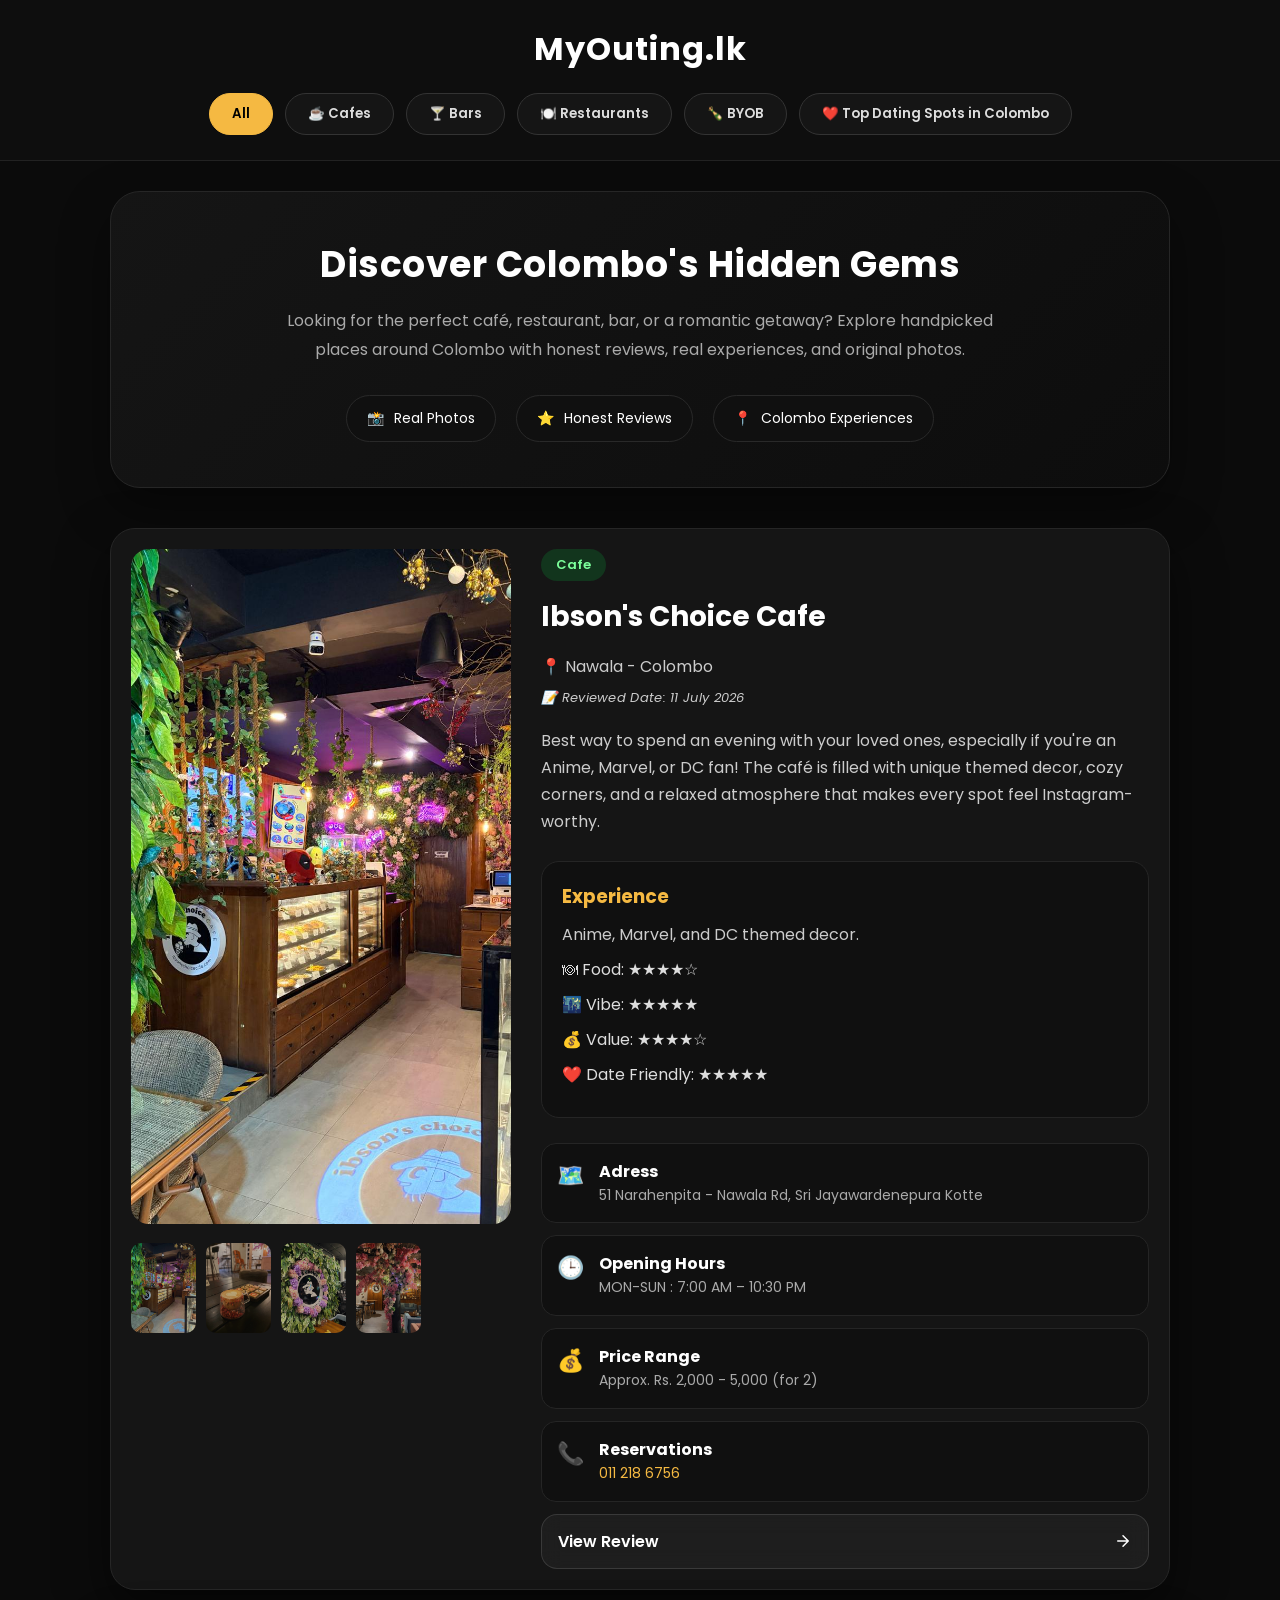
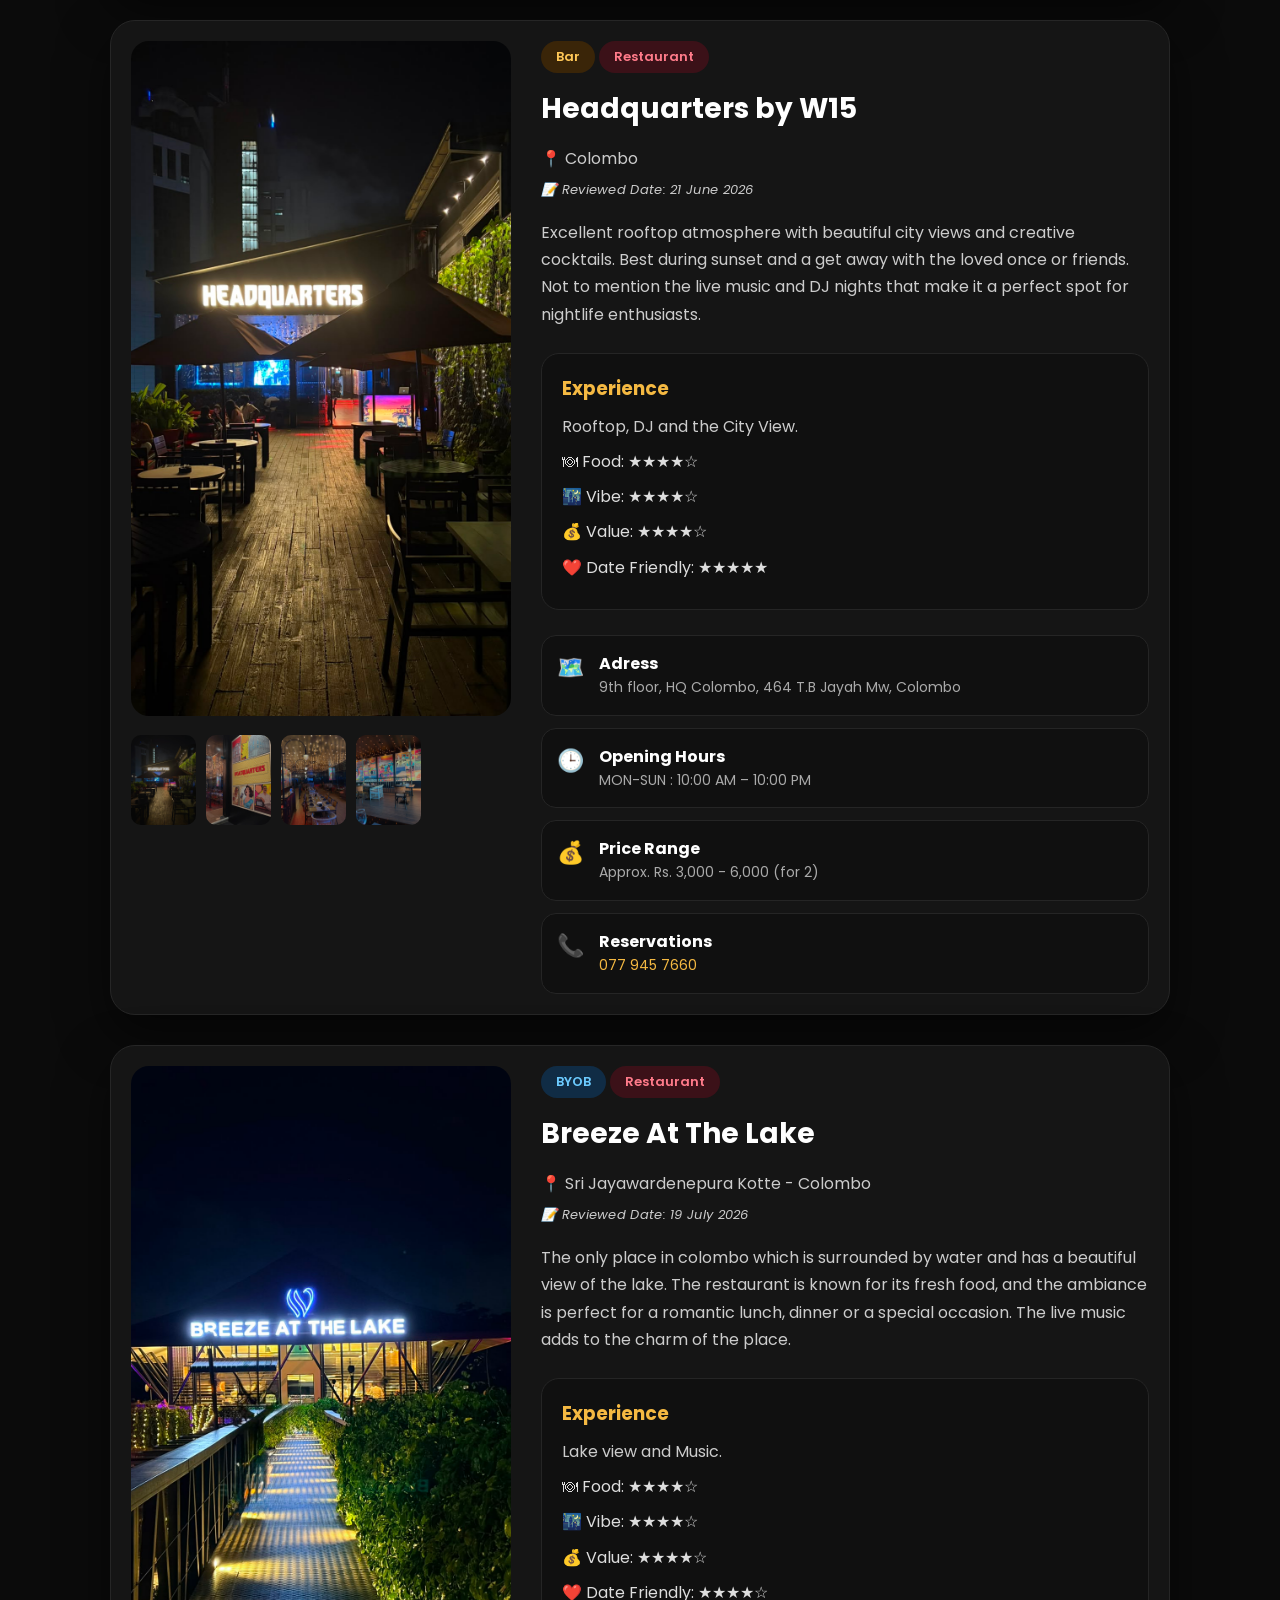
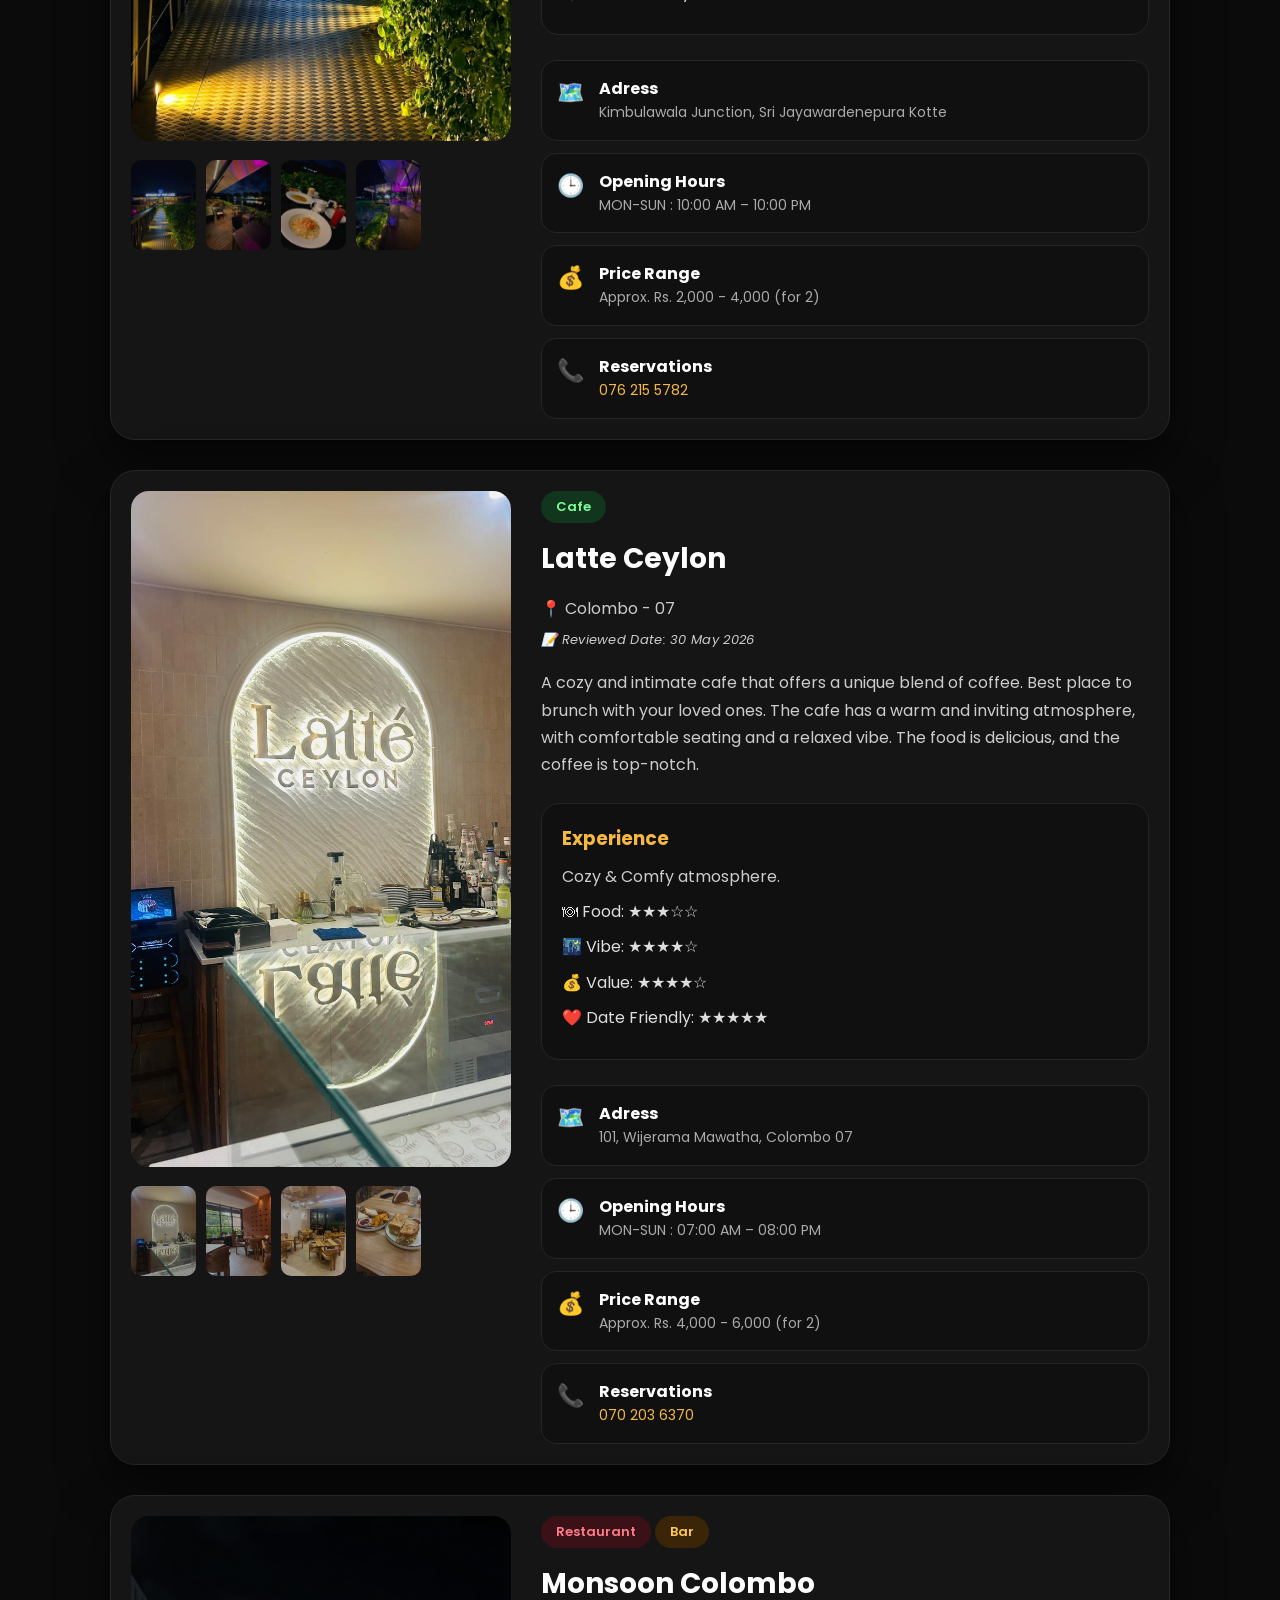
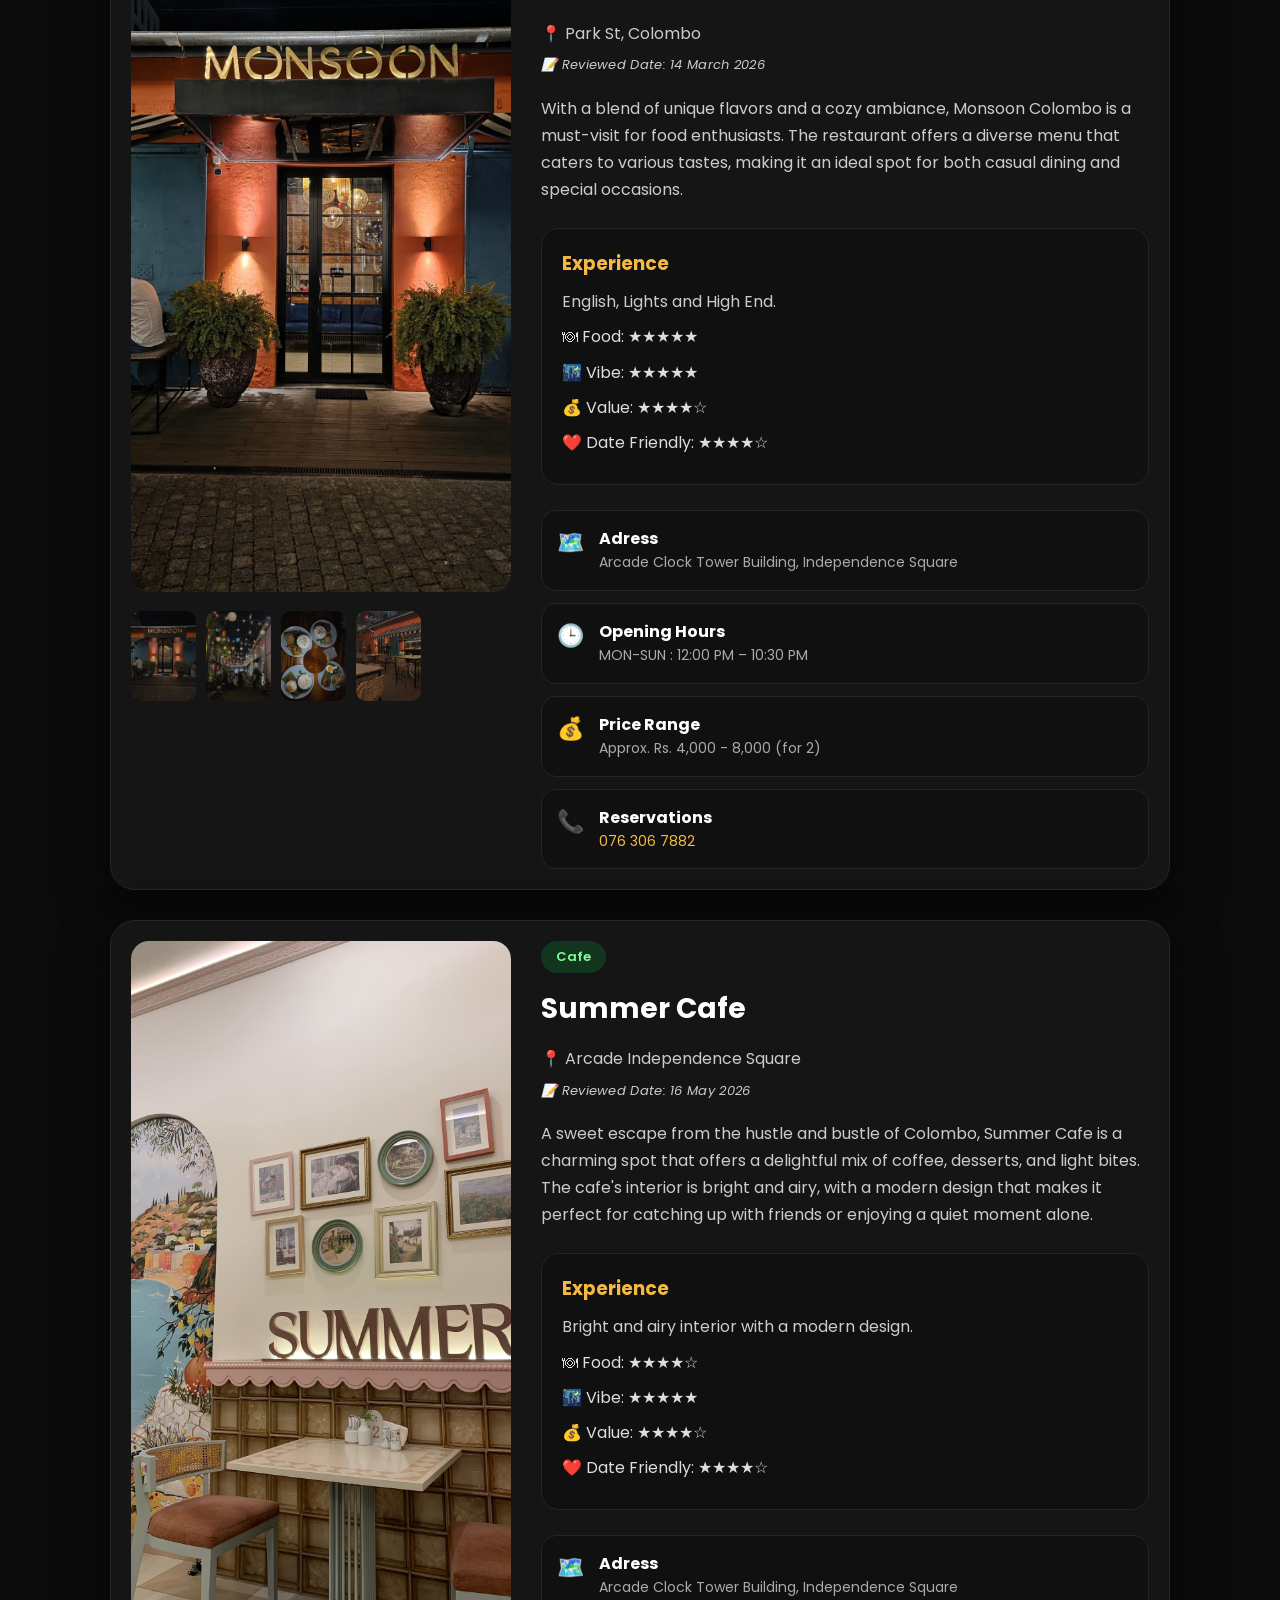
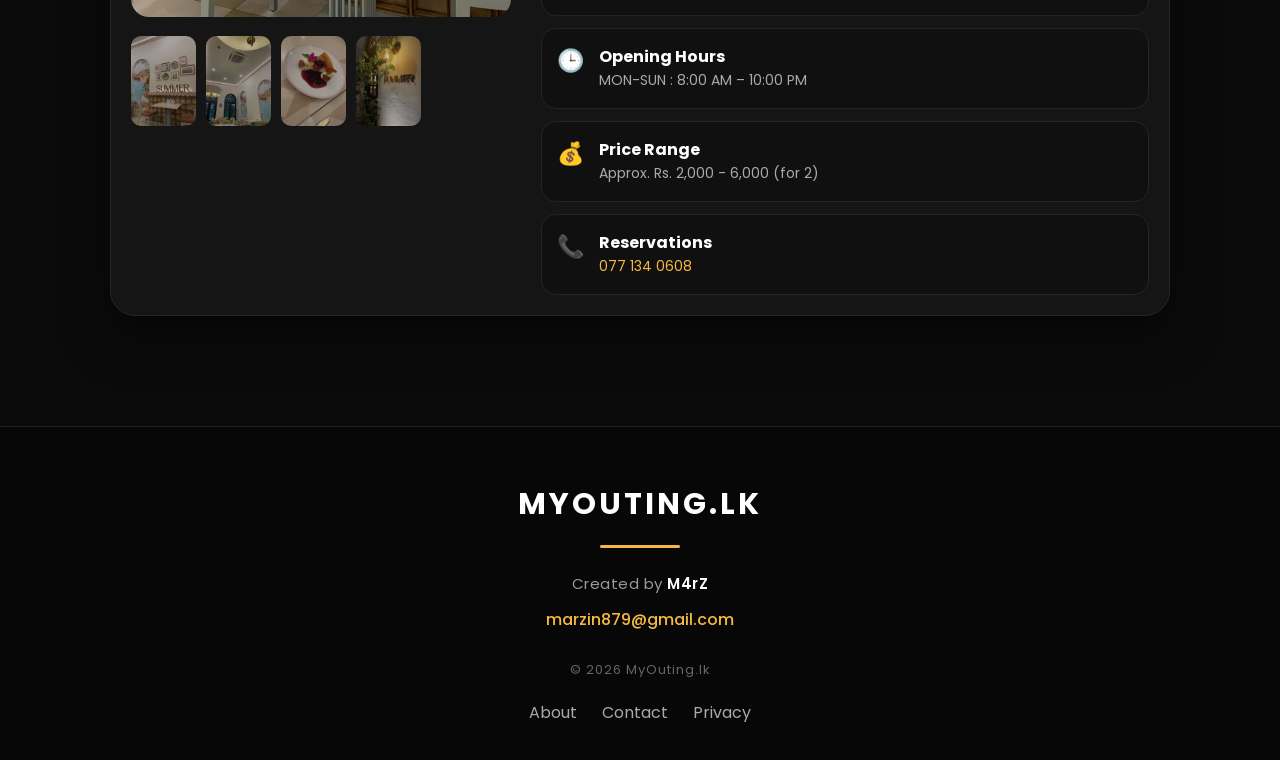
==== commit 0957582c: "review page for ibsons_choice" ====
--- a/myouting/index.html
+++ b/myouting/index.html
@@ -192,6 +192,12 @@
                         </div>
                     </div>
 
+                    <a href="individual/ibsons_choice.html" class="review-btn"> <span>View Review</span> <svg width="18"
+                            height="18" viewBox="0 0 24 24" fill="none">
+                            <path d="M5 12H19M19 12L12 5M19 12L12 19" stroke="currentColor" stroke-width="2"
+                                stroke-linecap="round" stroke-linejoin="round" />
+                        </svg> </a>
+
                 </div>
 
             </div>
@@ -525,7 +531,9 @@
                 </p>
 
                 <p>
-                    With a blend of unique flavors and a cozy ambiance, Monsoon Colombo is a must-visit for food enthusiasts. The restaurant offers a diverse menu that caters to various tastes, making it an ideal spot for both casual dining and special occasions.
+                    With a blend of unique flavors and a cozy ambiance, Monsoon Colombo is a must-visit for food
+                    enthusiasts. The restaurant offers a diverse menu that caters to various tastes, making it an ideal
+                    spot for both casual dining and special occasions.
 
                 </p>
 
@@ -623,7 +631,9 @@
                 </p>
 
                 <p>
-                    A sweet escape from the hustle and bustle of Colombo, Summer Cafe is a charming spot that offers a delightful mix of coffee, desserts, and light bites. The cafe's interior is bright and airy, with a modern design that makes it perfect for catching up with friends or enjoying a quiet moment alone.
+                    A sweet escape from the hustle and bustle of Colombo, Summer Cafe is a charming spot that offers a
+                    delightful mix of coffee, desserts, and light bites. The cafe's interior is bright and airy, with a
+                    modern design that makes it perfect for catching up with friends or enjoying a quiet moment alone.
 
                 </p>
 
--- a/myouting/style.css
+++ b/myouting/style.css
@@ -955,3 +955,36 @@
     letter-spacing:.3px;
 
 }
+
+.review-btn {
+    display: flex;
+    align-items: center;
+    justify-content: space-between;
+    gap: 12px;
+    width: 100%;
+    padding: 14px 16px;
+    border-radius: 16px;
+    text-decoration: none;
+    color: #fff;
+    background: rgba(255, 255, 255, 0.04);
+    border: 1px solid rgba(255, 255, 255, 0.12);
+    backdrop-filter: blur(10px);
+    -webkit-backdrop-filter: blur(10px);
+    font-weight: 600;
+    transition: all .25s ease;
+}
+
+.review-btn svg {
+    transition: transform .25s ease;
+}
+
+.review-btn:hover {
+    background: rgba(124, 58, 237, 0.12);
+    border-color: rgba(167, 139, 250, 0.45);
+    transform: translateY(-2px);
+    box-shadow: 0 10px 24px rgba(124, 58, 237, 0.18);
+}
+
+.review-btn:hover svg {
+    transform: translateX(4px);
+}
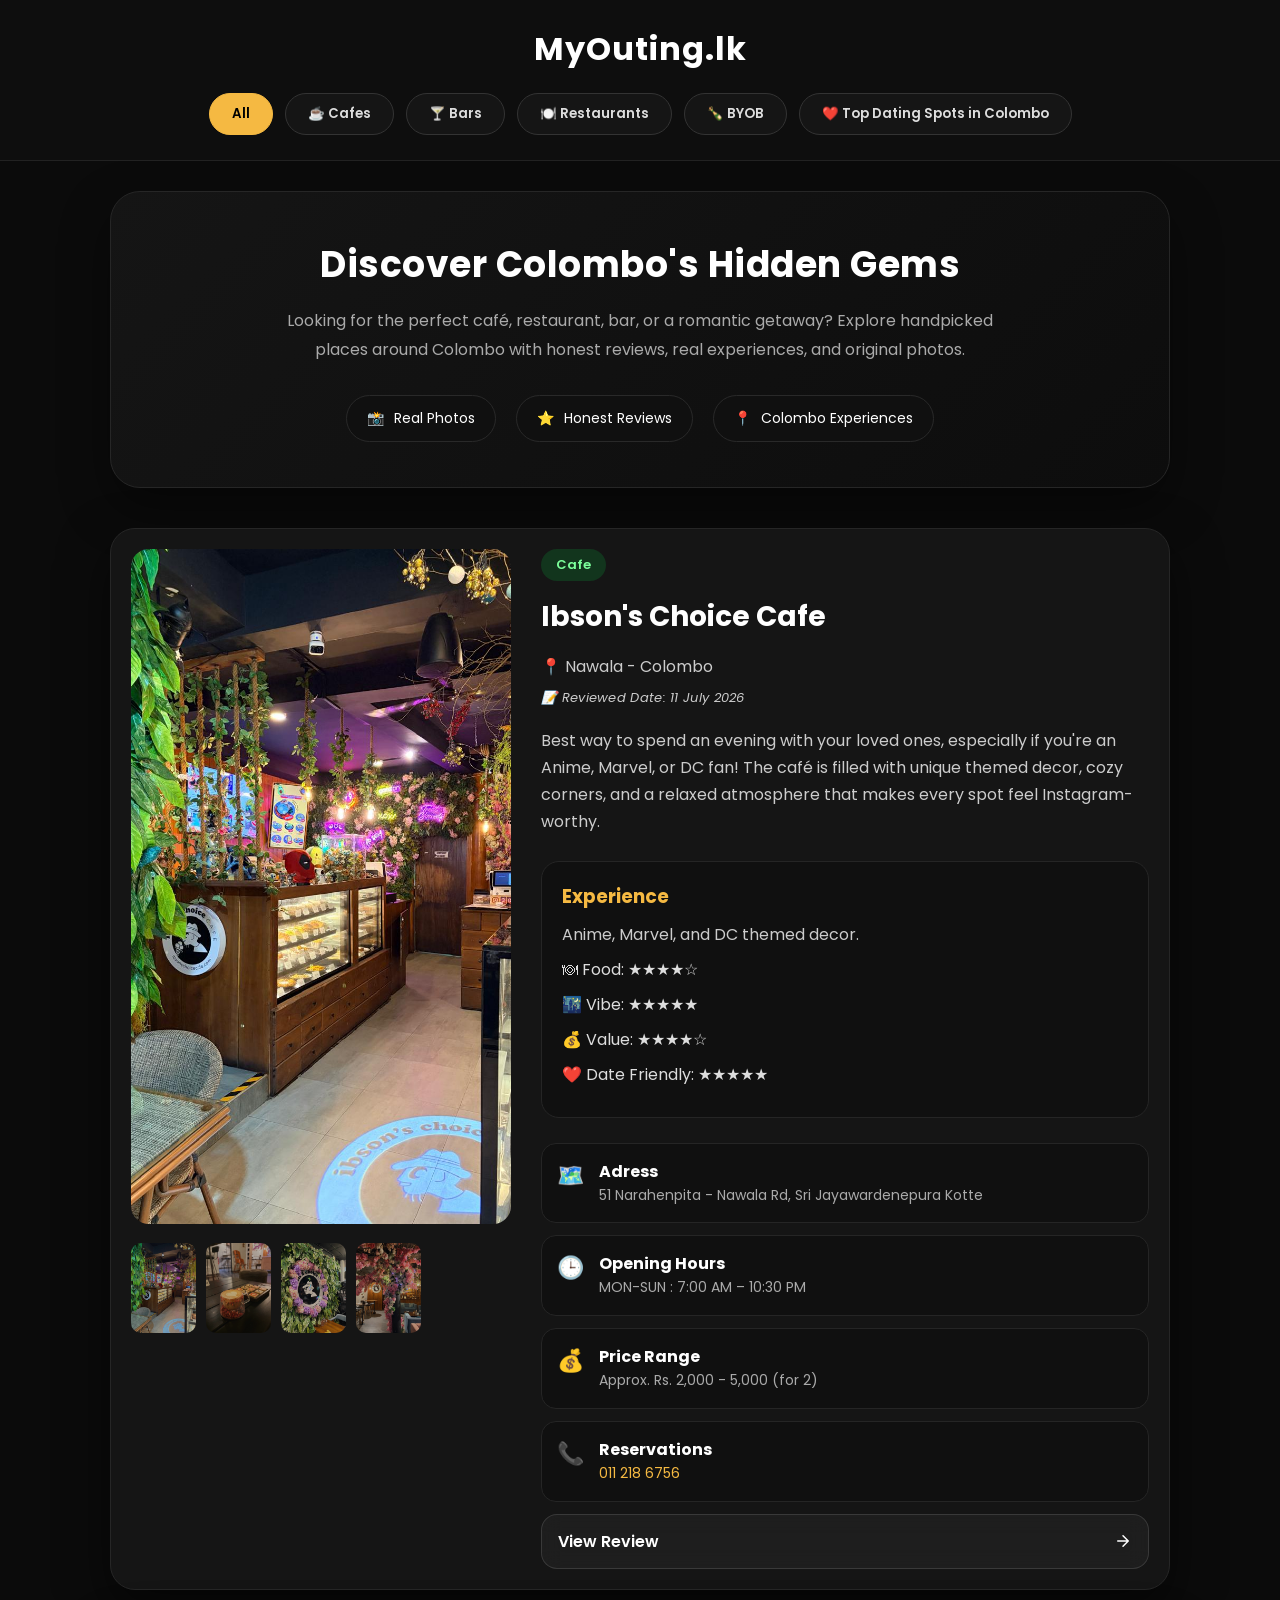
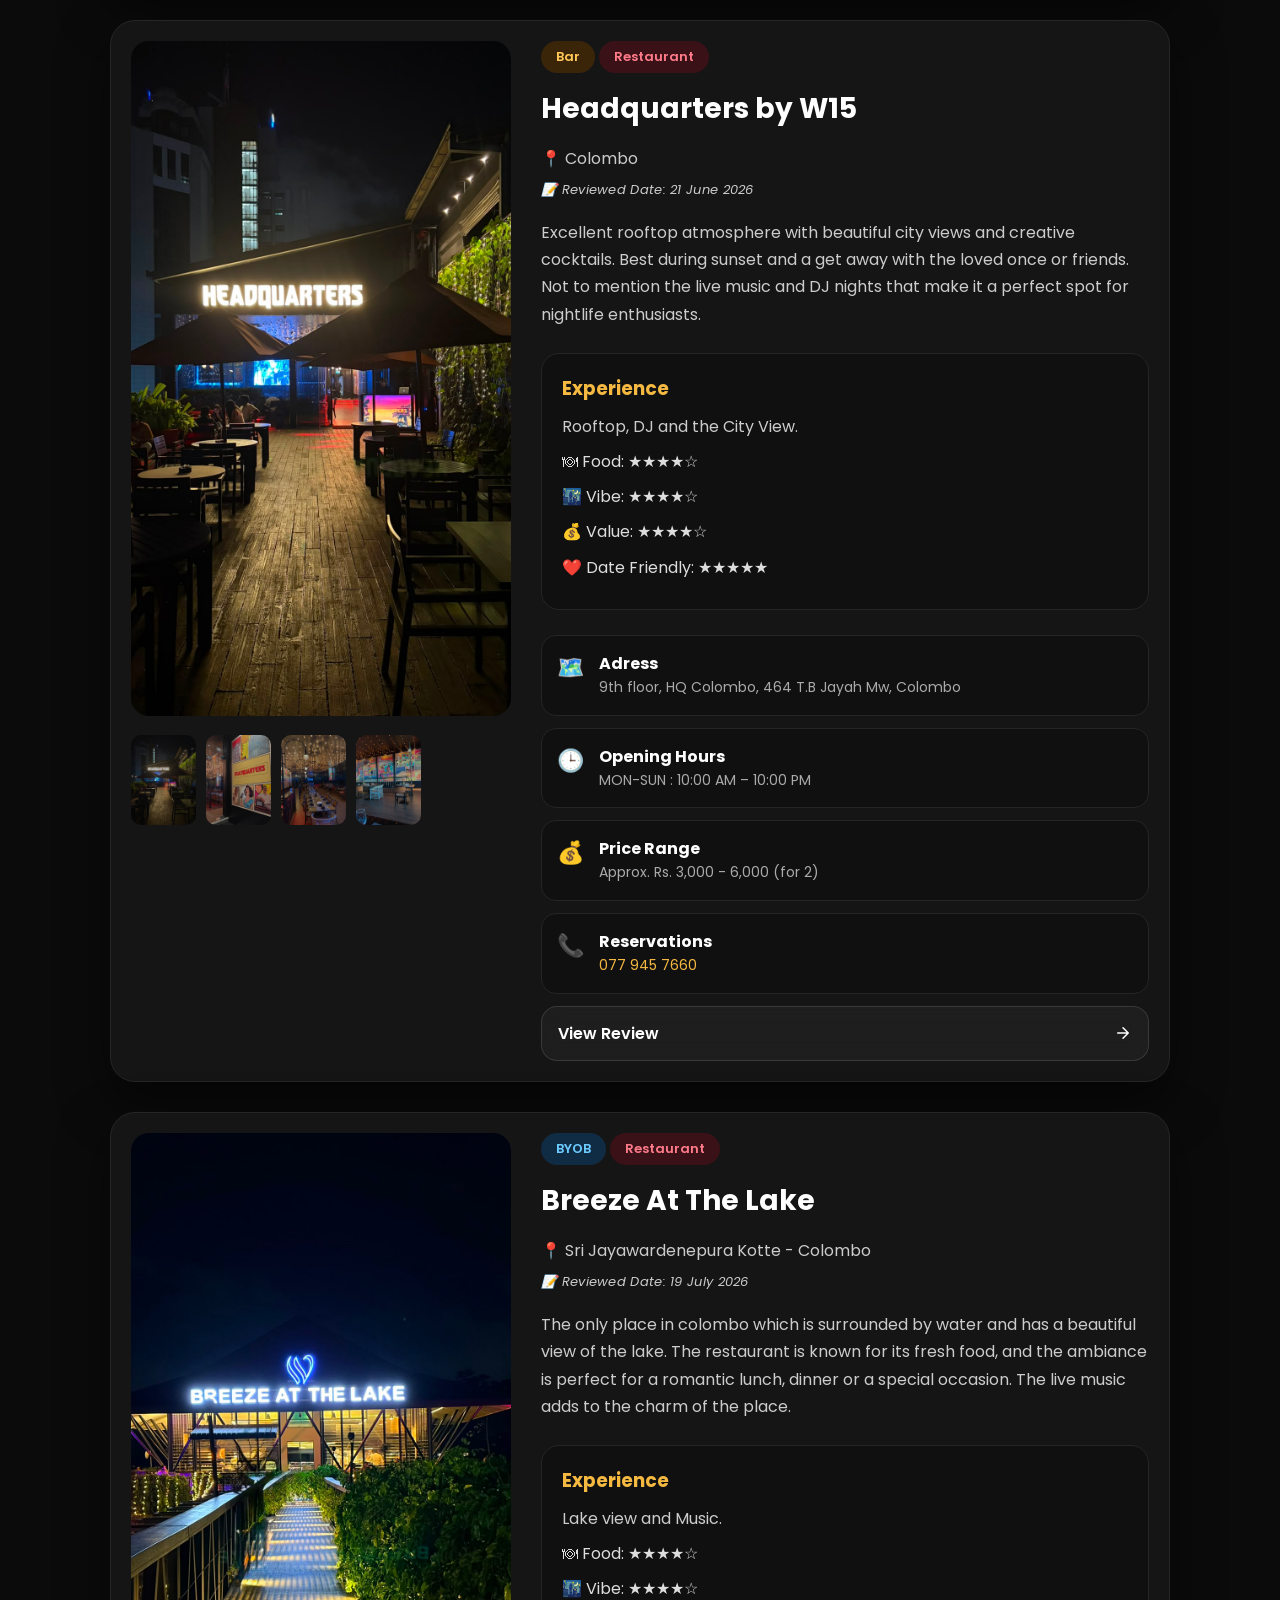
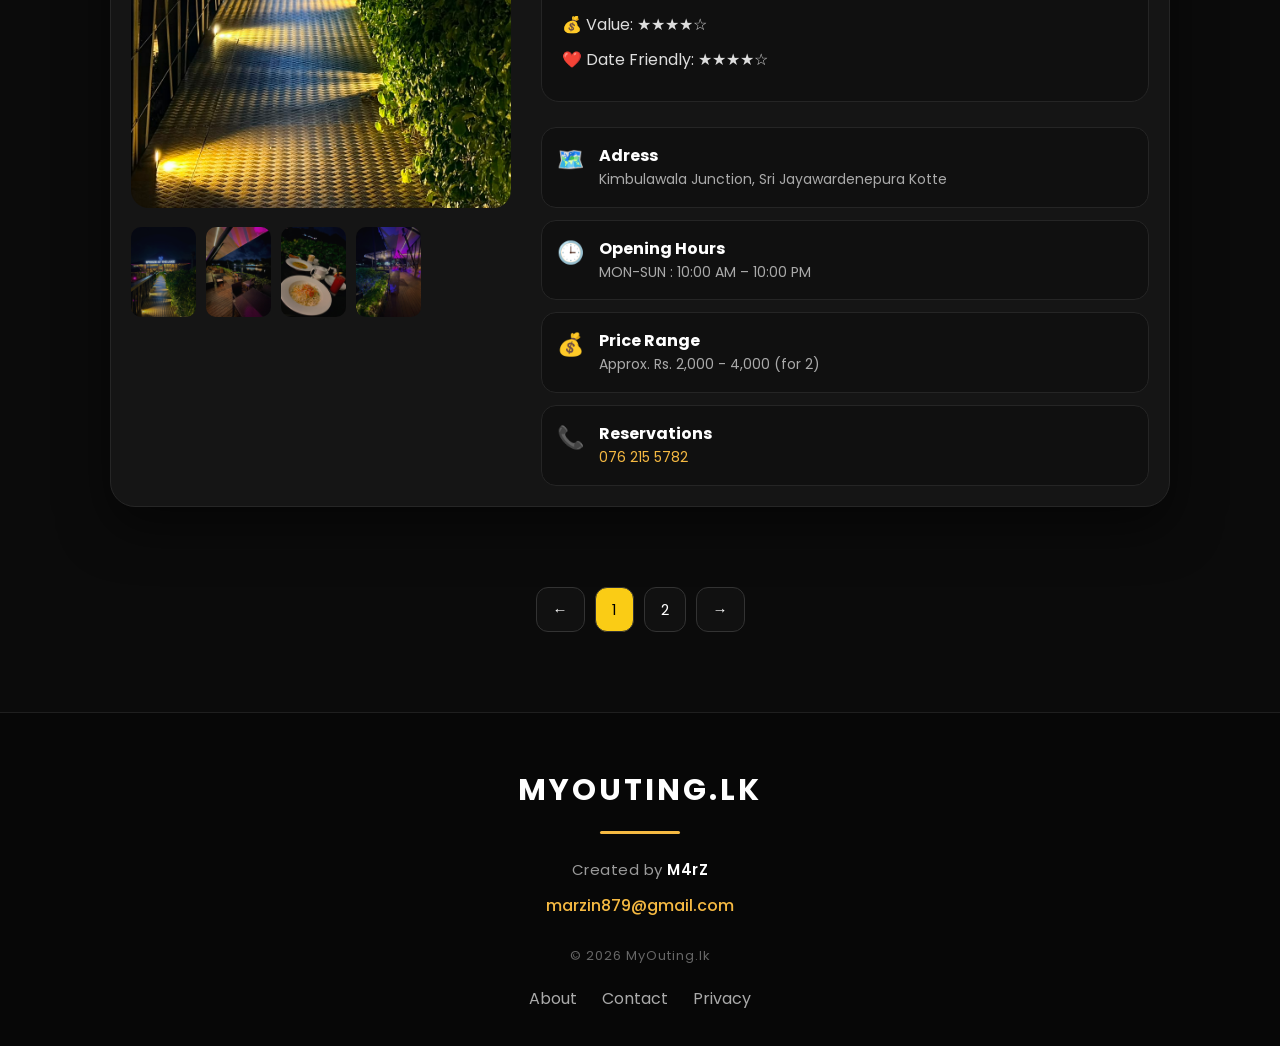
==== commit e9600744: "review page for headquaters" ====
--- a/myouting/index.html
+++ b/myouting/index.html
@@ -192,7 +192,7 @@
                         </div>
                     </div>
 
-                    <a href="individual/ibsons_choice.html" class="review-btn"> <span>View Review</span> <svg width="18"
+                    <a href="reviews/ibsons_choice.html" class="review-btn"> <span>View Review</span> <svg width="18"
                             height="18" viewBox="0 0 24 24" fill="none">
                             <path d="M5 12H19M19 12L12 5M19 12L12 19" stroke="currentColor" stroke-width="2"
                                 stroke-linecap="round" stroke-linejoin="round" />
@@ -298,6 +298,12 @@
                         </div>
                     </div>
 
+                    <a href="reviews/headquaters.html" class="review-btn"> <span>View Review</span> <svg width="18"
+                            height="18" viewBox="0 0 24 24" fill="none">
+                            <path d="M5 12H19M19 12L12 5M19 12L12 19" stroke="currentColor" stroke-width="2"
+                                stroke-linecap="round" stroke-linejoin="round" />
+                        </svg> </a>
+
                 </div>
 
             </div>
@@ -703,6 +709,14 @@
 
     </main>
 
+    <div class="pagination">
+        <button id="prevPage">←</button>
+
+        <div id="pageNumbers"></div>
+
+        <button id="nextPage">→</button>
+    </div>
+
 
     <footer class="site-footer">
         <div class="footer-inner">
--- a/myouting/style.css
+++ b/myouting/style.css
@@ -988,3 +988,36 @@
 .review-btn:hover svg {
     transform: translateX(4px);
 }
+
+.pagination {
+    display: flex;
+    justify-content: center;
+    gap: 10px;
+    margin: 50px 0;
+}
+
+.pagination button {
+    background: #111;
+    color: #fff;
+    border: 1px solid #333;
+    padding: 10px 16px;
+    border-radius: 12px;
+    cursor: pointer;
+    font-size: 15px;
+}
+
+.pagination button:hover,
+.pagination .active {
+    background: #FACC15;
+    color: #000;
+}
+
+html {
+    scroll-behavior: smooth;
+}
+
+#pageNumbers {
+    display: flex;
+    gap: 10px;
+    align-items: center;
+}
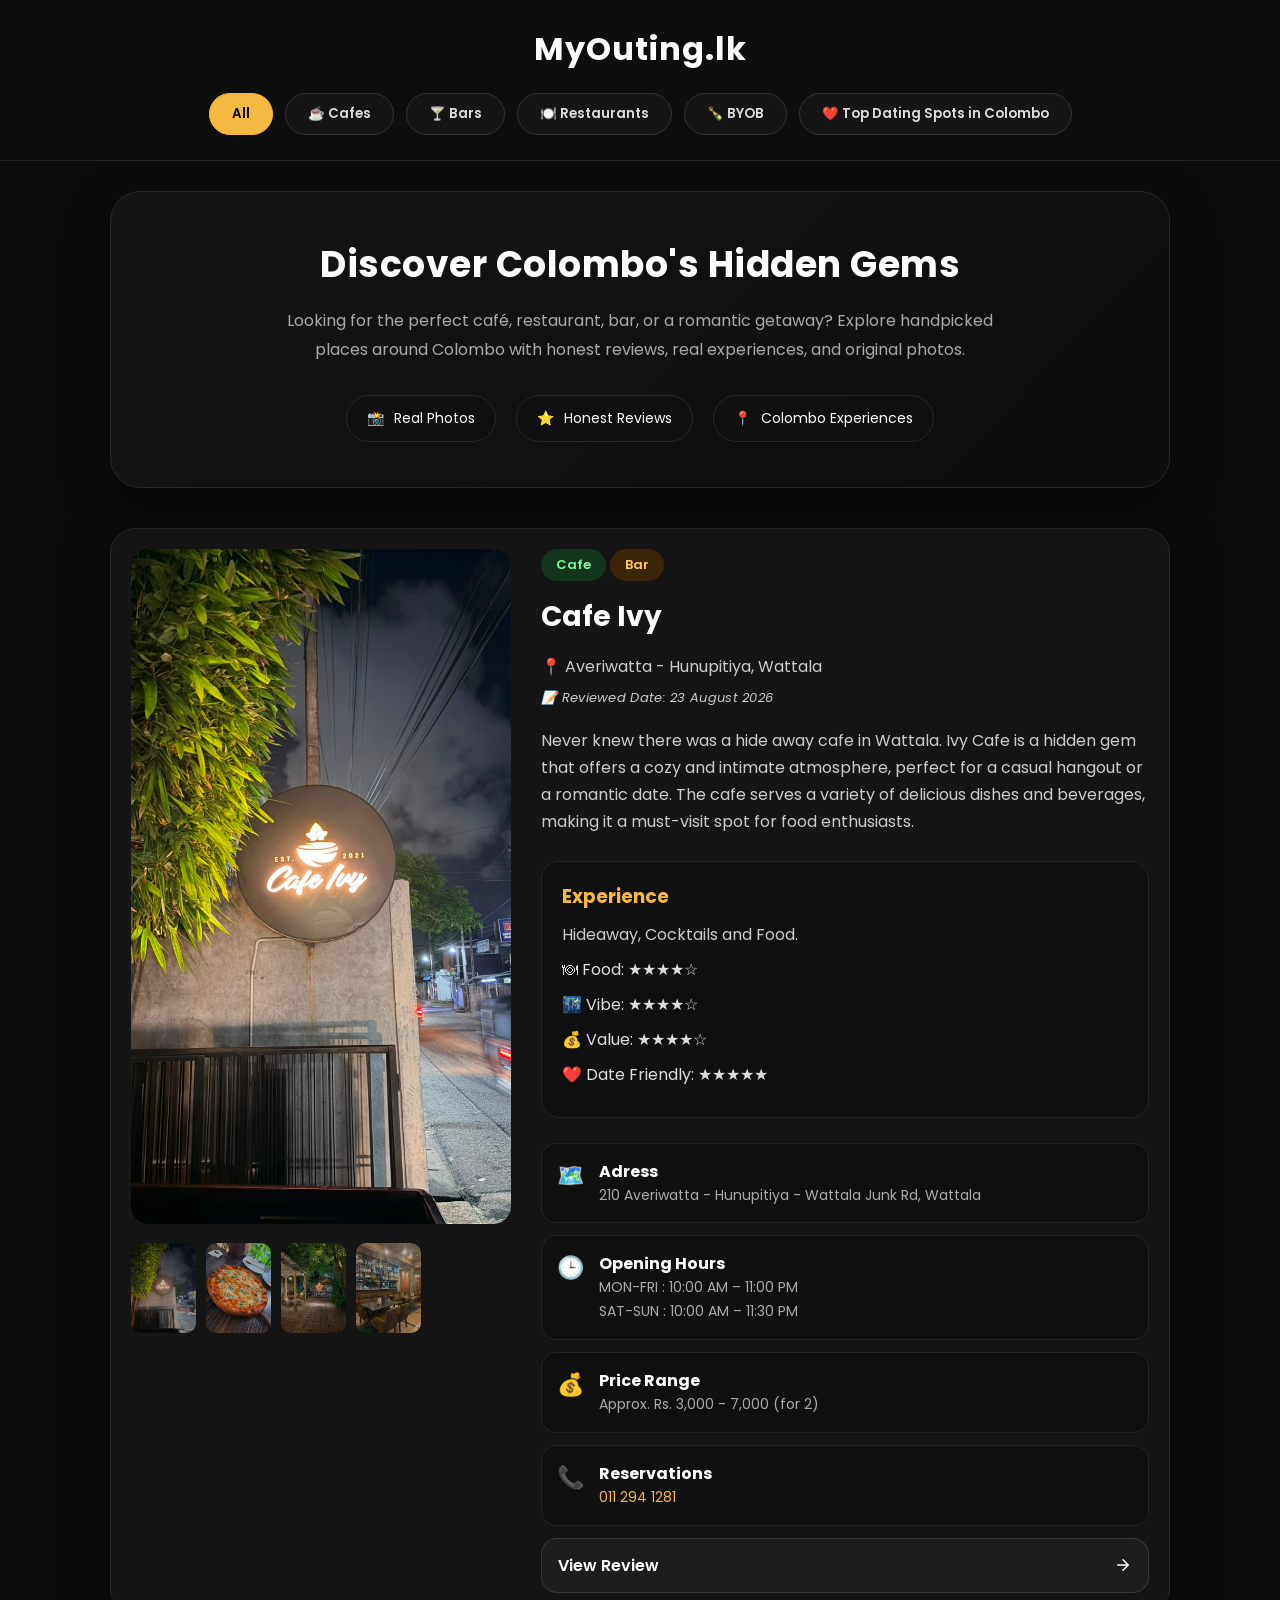
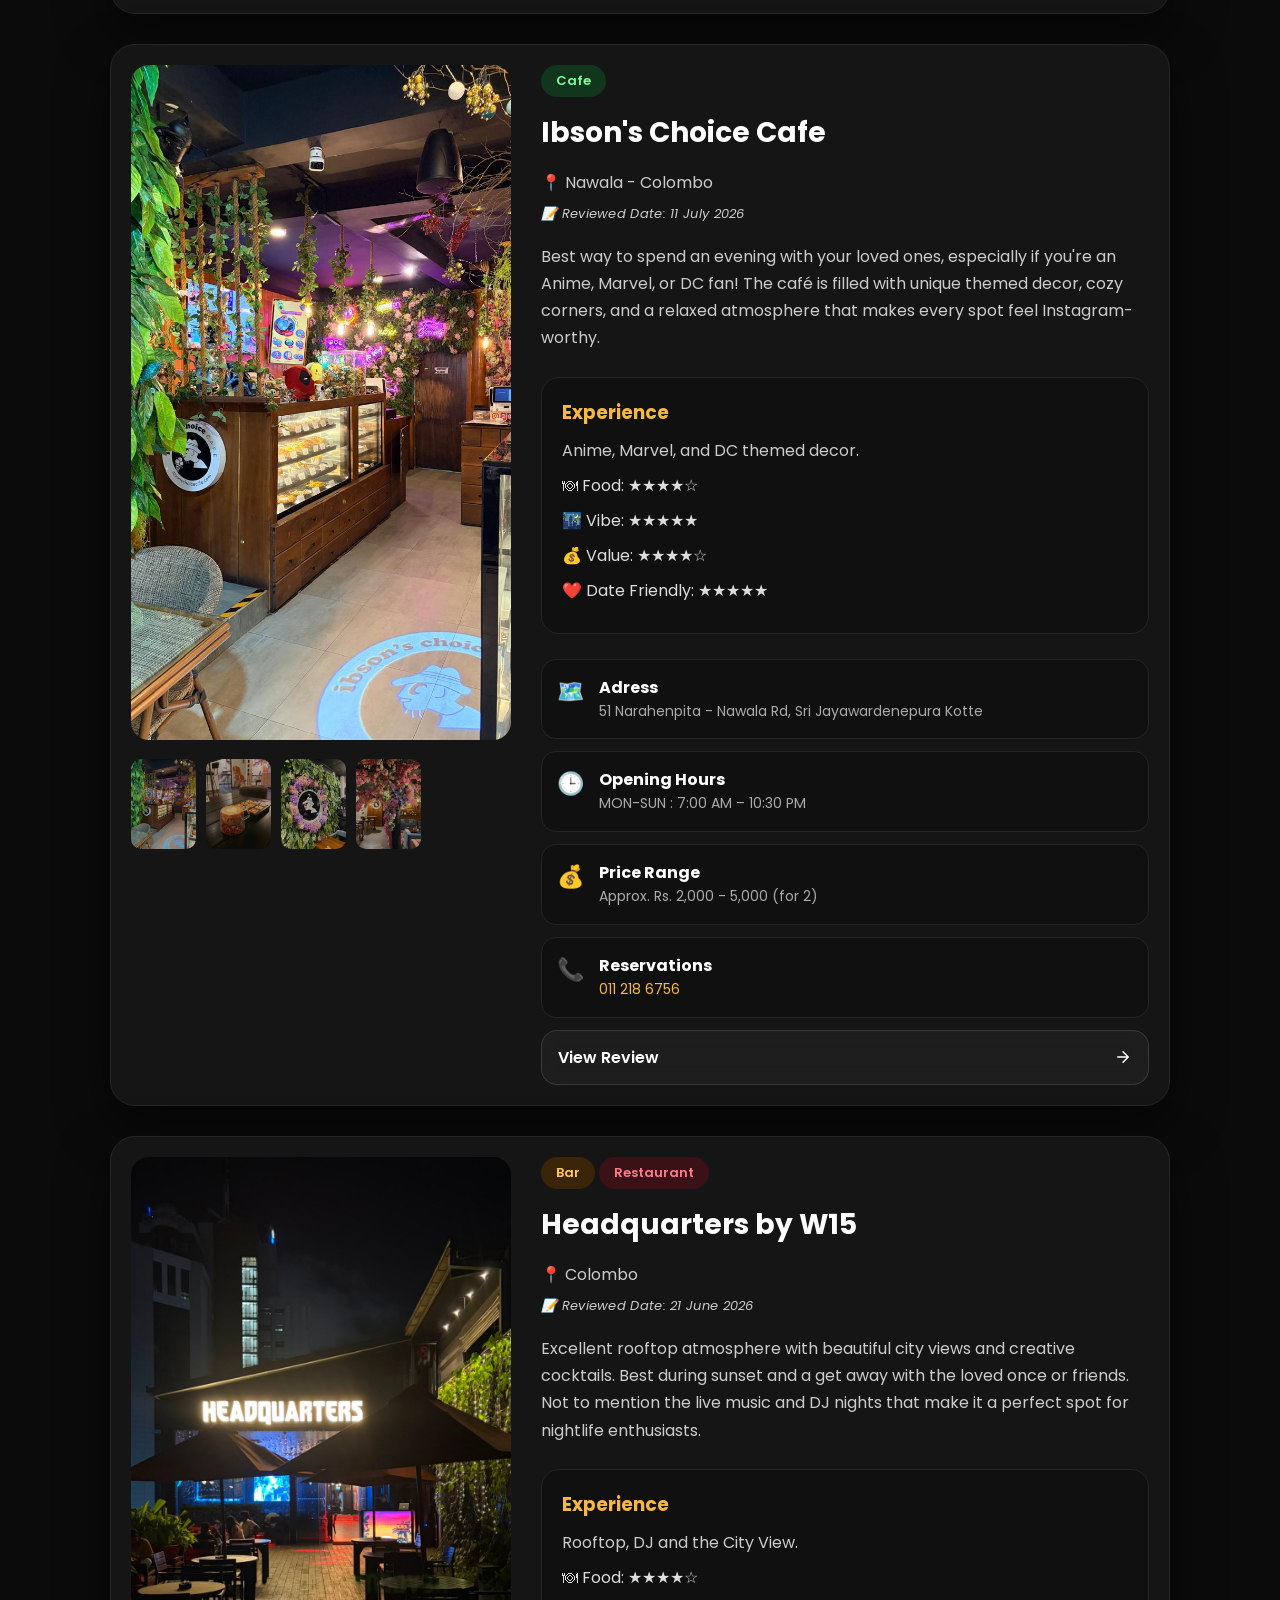
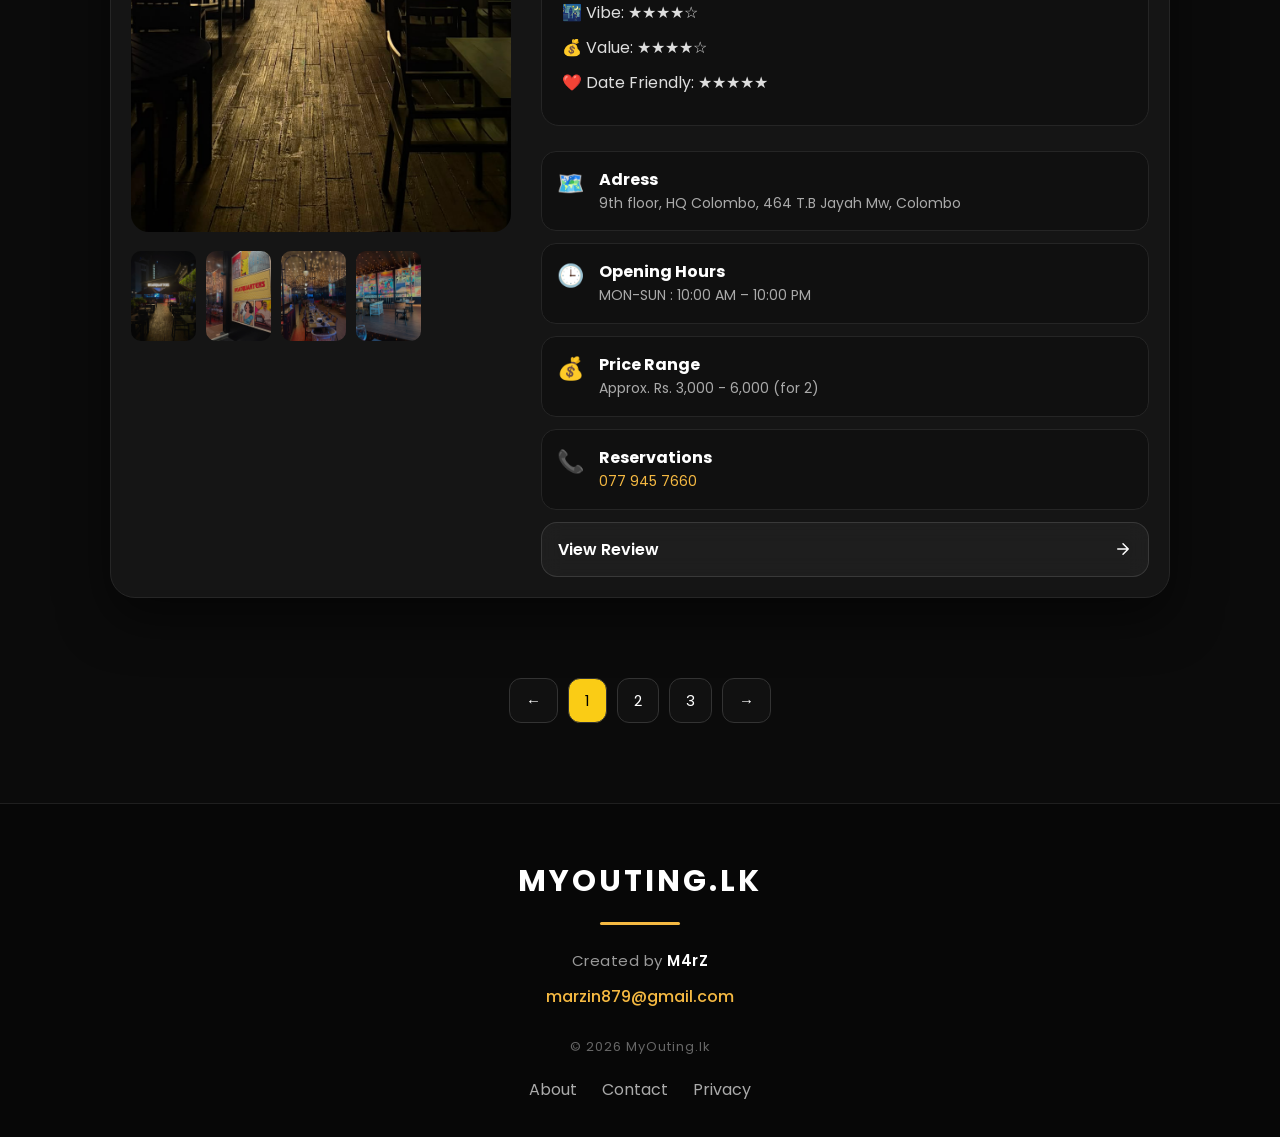
==== commit 5c4e6c46: "Cafe Ivy" ====
--- a/myouting/index.html
+++ b/myouting/index.html
@@ -100,6 +100,113 @@
     <main class="container">
 
         <!-- Review Card -->
+
+        <div class="review-card cafe">
+
+            <div class="gallery">
+
+                <img src="images/ivy/1.jpeg" class="main-image">
+
+                <div class="thumbs">
+                    <img src="images/ivy/1.jpeg">
+                    <img src="images/ivy/3.jpeg">
+                    <img src="images/ivy/2.jpeg">
+                    <img src="images/ivy/4.jpeg">
+                </div>
+
+            </div>
+
+            <div class="content">
+
+                <span class="tag cafe-tag">Cafe</span>
+                <span class="tag bar-tag">Bar</span>
+
+
+                <h2>Cafe Ivy</h2>
+
+                <p class="location">📍 Averiwatta - Hunupitiya, Wattala </p>
+                <p class="review-date">
+                    📝 Reviewed Date: 23 August 2026
+                </p>
+
+                <p>
+                    Never knew there was a hide away cafe in Wattala. Ivy Cafe is a hidden gem that offers a cozy and intimate atmosphere, perfect for a casual hangout or a romantic date. 
+                    The cafe serves a variety of delicious dishes and beverages, making it a must-visit spot for food enthusiasts.
+
+                </p>
+
+                <div class="experience-box">
+
+                    <h3>Experience</h3>
+
+                    <p>
+                        Hideaway, Cocktails and Food.
+                    </p>
+
+
+                    <div class="ratings">
+
+                        <p>🍽 Food: ★★★★☆</p>
+
+                        <p>🌃 Vibe: ★★★★☆</p>
+
+                        <p>💰 Value: ★★★★☆</p>
+
+                        <p>❤️ Date Friendly: ★★★★★</p>
+
+                    </div>
+
+
+                </div>
+
+                <div class="quick-info">
+
+                    <div class="info-item">
+                        <span>🗺️</span>
+                        <div>
+                            <strong>Adress</strong>
+                            <p>210 Averiwatta - Hunupitiya - Wattala Junk Rd, Wattala </p>
+                        </div>
+                    </div>
+
+                    <div class="info-item">
+                        <span>🕒</span>
+                        <div>
+                            <strong>Opening Hours</strong>
+                            <p>MON-FRI : 10:00 AM – 11:00 PM</p>
+                            <p>SAT-SUN : 10:00 AM – 11:30 PM</p>
+                        </div>
+                    </div>
+
+                    <div class="info-item">
+                        <span>💰</span>
+                        <div>
+                            <strong>Price Range</strong>
+                            <p>Approx. Rs. 3,000 - 7,000 (for 2)</p>
+                        </div>
+                    </div>
+
+                    <div class="info-item">
+                        <span>📞</span>
+                        <div>
+                            <strong>Reservations</strong>
+                            <p><a href="tel:+0112941281">011 294 1281</a></p>
+                        </div>
+                    </div>
+
+                    <a href="reviews/ivy_cafe.html" class="review-btn"> <span>View Review</span> <svg width="18"
+                            height="18" viewBox="0 0 24 24" fill="none">
+                            <path d="M5 12H19M19 12L12 5M19 12L12 19" stroke="currentColor" stroke-width="2"
+                                stroke-linecap="round" stroke-linejoin="round" />
+                        </svg> </a>
+
+                </div>
+
+            </div>
+
+        </div>
+
+
         <div class="review-card cafe">
 
             <div class="gallery">
